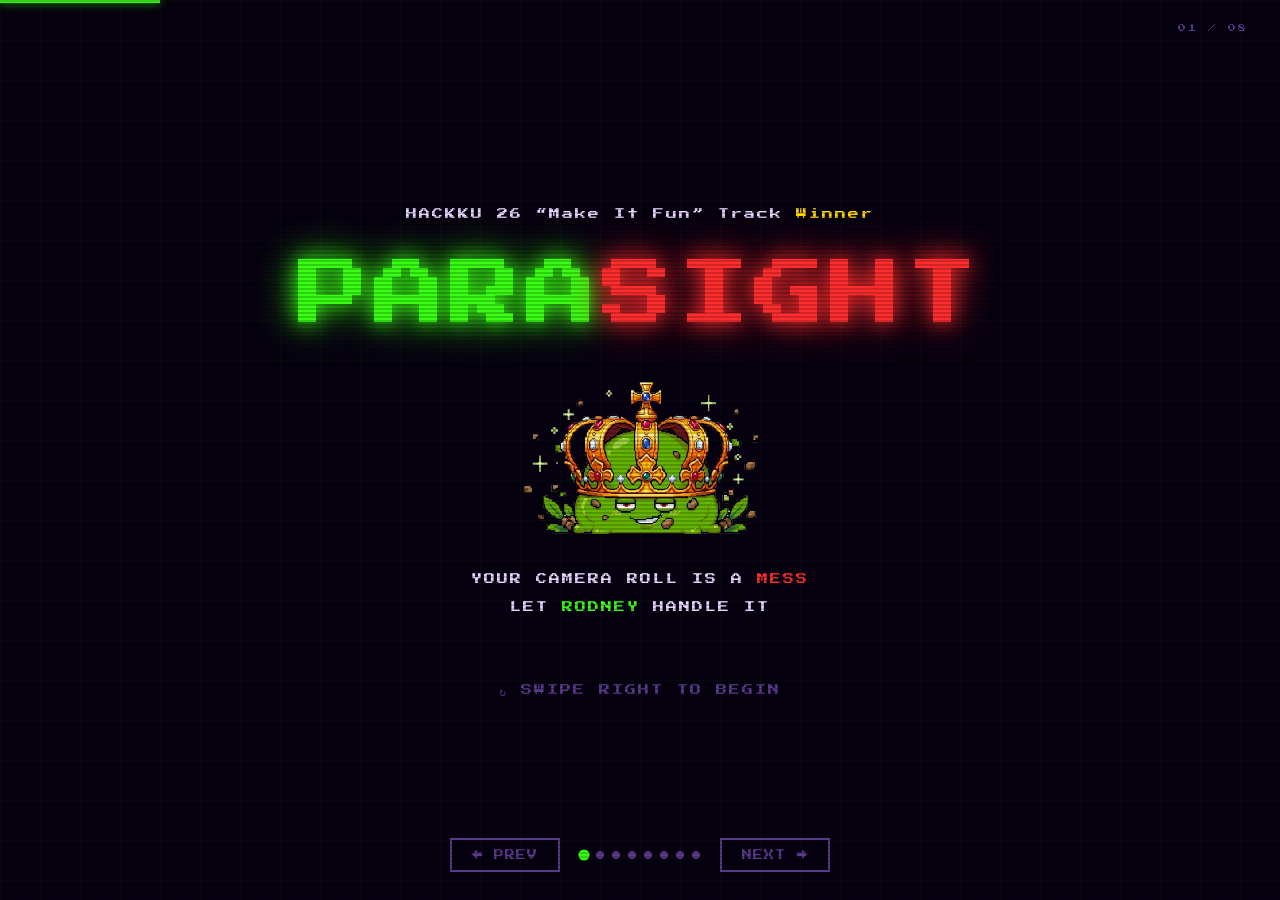
==== index.html @ f3368566 "Website" ====
<!DOCTYPE html>
<html lang="en">
<head>
<meta charset="UTF-8">
<meta name="viewport" content="width=device-width, initial-scale=1.0">
<title>PARASIGHT — Hackathon Presentation</title>
<link href="https://fonts.googleapis.com/css2?family=Press+Start+2P&display=swap" rel="stylesheet">
<style>

/* ── Reset & Base ─────────────────────────────────────────────── */
*, *::before, *::after { box-sizing: border-box; margin: 0; padding: 0; }

:root {
  --bg:      #070010;
  --panel:   #0f001e;
  --green:   #39ff14;
  --red:     #ff2d2d;
  --cyan:    #00f5ff;
  --pink:    #ff2d78;
  --dim:     #5a3a8a;
  --bdr:     #2a0050;
  --txt:     #e8d5ff;
  --font:    'Press Start 2P', monospace;
}

html, body {
  width: 100%; height: 100%;
  background: var(--bg);
  color: var(--txt);
  font-family: var(--font);
  overflow: hidden;
  user-select: none;
}

/* ── Grid Background ─────────────────────────────────────────── */
body::before {
  content: '';
  position: fixed; inset: 0;
  background-image:
    linear-gradient(rgba(57,255,20,0.04) 1px, transparent 1px),
    linear-gradient(90deg, rgba(57,255,20,0.04) 1px, transparent 1px);
  background-size: 40px 40px;
  pointer-events: none;
  z-index: 0;
}

/* ── CRT Scanlines ───────────────────────────────────────────── */
body::after {
  content: '';
  position: fixed; inset: 0;
  background: repeating-linear-gradient(
    0deg,
    transparent,
    transparent 2px,
    rgba(0,0,0,0.18) 2px,
    rgba(0,0,0,0.18) 4px
  );
  pointer-events: none;
  z-index: 1000;
}

/* ── Slideshow ───────────────────────────────────────────────── */
.deck {
  position: fixed; inset: 0;
  z-index: 10;
}

.slide {
  position: absolute; inset: 0;
  display: flex;
  flex-direction: column;
  align-items: center;
  justify-content: center;
  padding: 60px 80px;
  opacity: 0;
  transform: translateX(60px);
  transition: opacity 0.4s ease, transform 0.4s ease;
  pointer-events: none;
  overflow-y: auto;
  max-height: 100vh;
}
.slide.active {
  opacity: 1;
  transform: translateX(0);
  pointer-events: all;
}
.slide.exit {
  opacity: 0;
  transform: translateX(-60px);
}

/* ── Nav ─────────────────────────────────────────────────────── */
.nav {
  position: fixed;
  bottom: 28px;
  left: 50%;
  transform: translateX(-50%);
  display: flex;
  align-items: center;
  gap: 20px;
  z-index: 200;
}

.nav-btn {
  background: none;
  border: 2px solid var(--dim);
  color: var(--dim);
  font-family: var(--font);
  font-size: 10px;
  padding: 10px 20px;
  cursor: pointer;
  transition: border-color 0.2s, color 0.2s;
  letter-spacing: 1px;
}
.nav-btn:hover { border-color: var(--cyan); color: var(--cyan); }

.dots {
  display: flex;
  gap: 8px;
  align-items: center;
}
.dot {
  width: 8px; height: 8px;
  border-radius: 50%;
  background: var(--dim);
  cursor: pointer;
  transition: background 0.2s, transform 0.2s;
}
.dot.active { background: var(--green); transform: scale(1.4); }

.slide-counter {
  position: fixed;
  top: 24px;
  right: 32px;
  font-size: 8px;
  color: var(--dim);
  z-index: 200;
  letter-spacing: 2px;
}

/* ── Common Components ───────────────────────────────────────── */
.logo {
  font-size: clamp(28px, 5vw, 56px);
  letter-spacing: 4px;
  line-height: 1.2;
}
.logo .para { color: var(--green); text-shadow: 0 0 20px var(--green), 0 0 40px var(--green); }
.logo .sight { color: var(--red);  text-shadow: 0 0 20px var(--red),  0 0 40px var(--red); }

.tagline {
  font-size: clamp(8px, 1.2vw, 14px);
  color: var(--cyan);
  letter-spacing: 3px;
  text-shadow: 0 0 8px var(--cyan);
  margin-top: 12px;
}

.section-title {
  font-size: clamp(10px, 1.8vw, 20px);
  color: var(--pink);
  letter-spacing: 3px;
  text-shadow: 0 0 10px var(--pink);
  margin-bottom: 40px;
  text-align: center;
}

.section-title.green {
  color: var(--green);
  text-shadow: 0 0 10px var(--green);
}

.neon-box {
  border: 2px solid var(--bdr);
  background: var(--panel);
  padding: 28px 36px;
  position: relative;
}
.neon-box.green { border-color: var(--green); box-shadow: 0 0 16px rgba(57,255,20,0.2); }
.neon-box.red   { border-color: var(--red);   box-shadow: 0 0 16px rgba(255,45,45,0.2); }
.neon-box.cyan  { border-color: var(--cyan);  box-shadow: 0 0 16px rgba(0,245,255,0.2); }
.neon-box.pink  { border-color: var(--pink);  box-shadow: 0 0 16px rgba(255,45,120,0.2); }

.badge {
  display: inline-block;
  background: var(--green);
  color: #001000;
  font-size: 8px;
  padding: 4px 10px;
  letter-spacing: 1px;
  vertical-align: middle;
}
.badge.red   { background: var(--red);  color: #fff; }
.badge.cyan  { background: var(--cyan); color: #000; }
.badge.pink  { background: var(--pink); color: #fff; }

/* ── Slime image ─────────────────────────────────────────────── */
.slime {
  image-rendering: pixelated;
  /* filter: drop-shadow(0 0 20px rgba(57,255,20,0.5)); */
}

/* ── SLIDE 1: Title ──────────────────────────────────────────── */
#s1 { gap: 24px; }
#s1 .logo { font-size: clamp(36px, 6vw, 72px); }
#s1 .slime { width: clamp(300px, 14vw, 220px);
    margin: 8px 0; animation: lightUpAndDown 2s ease-in-out infinite; }
#s1 .sub {
  font-size: clamp(7px, 1vw, 11px);
  color: var(--dim);
  letter-spacing: 2px;
  margin-top: 4px;
}
#s1 .press {
  font-size: clamp(7px, 1vw, 11px);
  color: var(--dim);
  letter-spacing: 2px;
  margin-top: 40px;
  animation: blink 1.1s step-end infinite;
}
@keyframes blink { 50% { opacity: 0; } }

@keyframes lightUpAndDown {
  0% {
    transform: translateY(0px);
    filter: drop-shadow(0 0 15px rgba(57,255,20,0.5));
  }
  50% {
    transform: translateY(-10px);
    filter: drop-shadow(0 0 15px rgba(57,255,20,0.5));
  }
  100% {
    transform: translateY(-0.5px);
    filter: drop-shadow(0 0 15px rgba(57,255,20,0.5));
  }
}

/* ── SLIDE 2: Problem ────────────────────────────────────────── */
#s2 .problem-grid {
  display: grid;
  grid-template-columns: repeat(3, 1fr);
  gap: 20px;
  width: 100%;
  max-width: 900px;
  margin-top: 10px;
}
#s2 .problem-item {
  border: 1px solid var(--bdr);
  background: var(--panel);
  padding: 24px 20px;
  text-align: center;
}
#s2 .problem-item .icon { font-size: 28px; margin-bottom: 16px; display: block; }
#s2 .problem-item p {
  font-size: clamp(7px, 0.9vw, 9px);
  color: var(--txt);
  line-height: 2.2;
  letter-spacing: 1px;
}
#s2 .stat {
  font-size: clamp(24px, 4vw, 48px);
  color: var(--red);
  text-shadow: 0 0 16px var(--red);
  margin-bottom: 10px;
  display: block;
}

/* ── SLIDE 3: Solution ───────────────────────────────────────── */
#s3 .steps {
  display: flex;
  gap: 24px;
  width: 100%;
  max-width: 1000px;
  align-items: stretch;
}
#s3 .step {
  flex: 1;
  border: 2px solid var(--bdr);
  background: var(--panel);
  padding: 28px 20px;
  text-align: center;
  position: relative;
}
#s3 .step-num {
  font-size: 32px;
  color: var(--green);
  text-shadow: 0 0 12px var(--green);
  margin-bottom: 16px;
  display: block;
}
#s3 .step h3 {
  font-size: clamp(8px, 1vw, 11px);
  color: var(--cyan);
  letter-spacing: 2px;
  margin-bottom: 14px;
}
#s3 .step p {
  font-size: clamp(6px, 0.8vw, 8px);
  color: var(--txt);
  line-height: 2.4;
  letter-spacing: 0.5px;
}
#s3 .arrow {
  font-size: 24px;
  color: var(--dim);
  align-self: center;
  flex-shrink: 0;
}

/* ── SLIDE 4: AI Smarts ──────────────────────────────────────── */
#s4 .ai-grid {
  display: grid;
  grid-template-columns: 1fr 1fr;
  gap: 20px;
  width: 100%;
  max-width: 880px;
}
#s4 .ai-card {
  border: 2px solid var(--bdr);
  background: var(--panel);
  padding: 24px;
}
#s4 .ai-card h3 {
  font-size: clamp(8px, 1vw, 11px);
  margin-bottom: 14px;
  letter-spacing: 2px;
}
#s4 .ai-card h3.g { color: var(--green); text-shadow: 0 0 8px var(--green); }
#s4 .ai-card h3.c { color: var(--cyan);  text-shadow: 0 0 8px var(--cyan); }
#s4 .ai-card h3.p { color: var(--pink);  text-shadow: 0 0 8px var(--pink); }
#s4 .ai-card h3.r { color: var(--red);   text-shadow: 0 0 8px var(--red); }
#s4 .ai-card ul { list-style: none; padding: 0; }
#s4 .ai-card li {
  font-size: clamp(7px, 0.85vw, 9px);
  color: var(--txt);
  line-height: 2.4;
  letter-spacing: 0.5px;
  padding-left: 14px;
  position: relative;
}
#s4 .ai-card li::before { content: '>'; position: absolute; left: 0; color: var(--dim); }

/* ── SLIDE 5: Modes ──────────────────────────────────────────── */
#s5 .modes {
  display: flex;
  gap: 40px;
  width: 100%;
  max-width: 860px;
  align-items: stretch;
}
#s5 .mode-card {
  flex: 1;
  padding: 36px 32px;
  text-align: center;
  border-width: 3px;
  border-style: solid;
}
#s5 .mode-card.fun { border-color: var(--pink); box-shadow: 0 0 24px rgba(255,45,120,0.25); }
#s5 .mode-card.fast { border-color: var(--green); box-shadow: 0 0 24px rgba(57,255,20,0.25); }
#s5 .mode-card .mode-label {
  font-size: clamp(18px, 2.5vw, 30px);
  letter-spacing: 4px;
  margin-bottom: 10px;
}
#s5 .mode-card.fun  .mode-label { color: var(--pink); text-shadow: 0 0 12px var(--pink); }
#s5 .mode-card.fast .mode-label { color: var(--green); text-shadow: 0 0 12px var(--green); }
#s5 .mode-card .mode-sub {
  font-size: clamp(7px, 0.9vw, 9px);
  letter-spacing: 2px;
  color: var(--dim);
  margin-bottom: 24px;
}
#s5 .mode-card .slime { width: 90px; margin: 16px auto; display: block; }
#s5 .mode-card ul { list-style: none; text-align: left; }
#s5 .mode-card li {
  font-size: clamp(7px, 0.85vw, 9px);
  color: var(--txt);
  line-height: 2.6;
  letter-spacing: 0.5px;
  padding-left: 14px;
  position: relative;
}
#s5 .mode-card li::before { content: '★'; position: absolute; left: 0; font-size: 7px; }
#s5 .mode-card.fun  li::before { color: var(--pink); }
#s5 .mode-card.fast li::before { color: var(--green); }

/* ── SLIDE 6: Phone Gallery ──────────────────────────────────── */
#s6 .phone-row {
  display: flex;
  gap: 20px;
  align-items: center;
  justify-content: center;
  flex-direction: row;
  flex-wrap: wrap;
}
.phone-mockup {
  width: clamp(100px, 13vw, 160px);
  border: 3px solid var(--bdr);
  border-radius: 18px;
  overflow: hidden;
  background: var(--bg);
  box-shadow: 0 0 20px rgba(57,255,20,0.15);
  position: relative;
  flex-shrink: 0;
}
.phone-mockup.featured {
  border-color: var(--green);
  box-shadow: 0 0 30px rgba(57,255,20,0.35);
  transform: scale(1.08);
}
.phone-screen {
  width: 100%;
  padding-bottom: 200%;
  background: var(--panel);
  position: relative;
  overflow: hidden;
}
.phone-screen-inner {
  position: absolute;
  inset: 0;
  display: flex;
  flex-direction: column;
  align-items: center;
  justify-content: flex-start;
  padding: 4px 4px 8px 4px;
  font-size: 5px;
  letter-spacing: 0.5px;
  line-height: 1.8;
  overflow-y: auto;
}
.screen-label {
  font-size: clamp(6px, 0.7vw, 8px);
  color: var(--dim);
  letter-spacing: 1px;
  margin-top: 10px;
  margin-bottom: 10px;
  text-align: center;
}

/* ── SLIDE 7: Tech Stack ─────────────────────────────────────── */
#s7 .tech-grid {
  display: grid;
  grid-template-columns: repeat(4, 1fr);
  gap: 16px;
  width: 100%;
  max-width: 960px;
}
.tech-card {
  border: 1px solid var(--bdr);
  background: var(--panel);
  padding: 20px 14px;
  text-align: center;
}
.tech-card .tech-icon { font-size: 24px; margin-bottom: 12px; display: block; }
.tech-card .tech-name {
  font-size: clamp(7px, 0.9vw, 9px);
  letter-spacing: 1px;
  margin-bottom: 8px;
}
.tech-card .tech-desc {
  font-size: clamp(6px, 0.8vw, 9px);
  color: var(--dim);
  letter-spacing: 0.5px;
  line-height: 2;
}
.tech-card.highlight { border-color: var(--cyan); }
.tech-card.highlight .tech-name { color: var(--cyan);}

/* ── SLIDE 8: Closing ────────────────────────────────────────── */
#s8 { gap: 20px; }
#s8 .slime { width: clamp(100px, 14vw, 180px); }
#s8 .big-text {
  font-size: clamp(18px, 3vw, 40px);
  color: var(--green);
  text-shadow: 0 0 20px var(--green), 0 0 40px rgba(57,255,20,0.4);
  letter-spacing: 4px;
  text-align: center;
  animation: pulse 2s ease-in-out infinite;
}
@keyframes pulse {
  0%, 100% { text-shadow: 0 0 20px var(--green), 0 0 40px rgba(57,255,20,0.4); }
  50%       { text-shadow: 0 0 30px var(--green), 0 0 60px rgba(57,255,20,0.7); }
}
#s8 .team-row {
  display: flex;
  gap: 16px;
  margin-top: 8px;
}

.chip-link {
  text-decoration: none;
  display: inline-block;
}

#s8 .team-chip {
  border: 1px solid var(--cyan);
  padding: 8px 16px;
  font-size: clamp(6px, 0.8vw, 8px);
  color: var(--cyan);
  letter-spacing: 1px;
  box-shadow: 0 0 10px var(--cyan);
  transition: transform 0.2s ease, box-shadow 0.2s ease;
  cursor: pointer;
}
#s8 .sub2 {
  font-size: clamp(6px, 0.8vw, 9px);
  color: var(--dim);
  letter-spacing: 2px;
  text-align: center;
}

/* ── Progress bar ────────────────────────────────────────────── */
.progress-bar {
  position: fixed;
  top: 0; left: 0;
  height: 3px;
  background: var(--green);
  box-shadow: 0 0 8px var(--green);
  transition: width 0.4s ease;
  z-index: 300;
}

/* ── Mobile Responsive Design ────────────────────────────────── */
@media (max-width: 1024px) {
  .slide {
    padding: 40px 40px;
  }
  
  #s2 .problem-grid {
    grid-template-columns: 1fr;
    gap: 12px;
  }
  
  #s3 .steps {
    flex-direction: column;
    gap: 16px;
  }
  
  #s3 .arrow {
    transform: rotate(90deg);
  }
  
  #s4 .ai-grid {
    grid-template-columns: 1fr;
  }
  
  #s5 .modes {
    flex-direction: column;
    gap: 20px;
  }
  
  #s7 .tech-grid {
    grid-template-columns: repeat(3, 1fr);
    gap: 12px;
  }
}

@media (max-width: 768px) {
  .slide {
    padding: 30px 20px;
    gap: 16px;
    transform: translateX(40px);
  }
  
  .slide.exit {
    transform: translateX(-40px);
  }
  
  :root {
    --font-size-multiplier: 0.85;
  }
  
  .logo {
    font-size: clamp(24px, 5vw, 48px);
  }
  
  .section-title {
    font-size: clamp(9px, 1.5vw, 16px);
    margin-bottom: 24px;
  }
  
  .tagline {
    font-size: clamp(7px, 1vw, 12px);
    margin-top: 8px;
  }
  
  #s1 .slime {
    width: clamp(300px, 14vw, 220px);
    margin: 8px 0;
  }
  
  #s1 .sub {
    font-size: clamp(6px, 0.8vw, 9px);
    margin-top: 2px;
  }
  
  #s1 .press {
    font-size: 7px;
    margin-top: 24px;
  }
  
  #s1 p {
    font-size: clamp(6px, 0.85vw, 9px) !important;
  }
  
  #s2 .problem-grid {
    grid-template-columns: 1fr;
    gap: 10px;
    max-width: 100%;
  }
  
  #s2 .problem-item {
    padding: 16px 12px;
  }
  
  #s2 .problem-item p {
    font-size: clamp(6px, 0.8vw, 8px);
    line-height: 2;
  }
  
  #s2 .stat {
    font-size: clamp(20px, 3.5vw, 36px);
    margin-bottom: 8px;
  }
  
  #s2 .neon-box {
    max-width: 100%;
    padding: 16px 20px;
  }
  
  #s2 .neon-box p {
    font-size: clamp(6px, 0.8vw, 8px);
    line-height: 2.2;
  }
  
  #s3 .steps {
    flex-direction: column;
    gap: 12px;
    max-width: 100%;
  }
  
  #s3 .step {
    padding: 20px 16px;
  }
  
  #s3 .step-num {
    font-size: 24px;
    margin-bottom: 12px;
  }
  
  #s3 .step h3 {
    font-size: clamp(7px, 0.9vw, 10px);
    margin-bottom: 10px;
  }
  
  #s3 .step p {
    font-size: clamp(6px, 0.75vw, 8px);
    line-height: 2.2;
  }
  
  #s3 .arrow {
    transform: rotate(90deg);
    font-size: 18px;
    margin: 8px 0;
  }
  
  #s3 p {
    font-size: 6px !important;
    margin-top: 16px;
  }
  
  #s4 .ai-grid {
    grid-template-columns: 1fr;
    gap: 12px;
    max-width: 100%;
  }
  
  #s4 .ai-card {
    padding: 16px;
  }
  
  #s4 .ai-card h3 {
    font-size: clamp(7px, 0.9vw, 10px);
    margin-bottom: 10px;
  }
  
  #s4 .ai-card li {
    font-size: clamp(6px, 0.7vw, 8px);
    line-height: 2.2;
    padding-left: 12px;
  }
  
  #s5 .modes {
    flex-direction: column;
    gap: 16px;
    max-width: 100%;
  }
  
  #s5 .mode-card {
    padding: 24px 16px;
  }
  
  #s5 .mode-card .mode-label {
    font-size: clamp(16px, 2.2vw, 24px);
    margin-bottom: 8px;
  }
  
  #s5 .mode-card .mode-sub {
    font-size: clamp(6px, 0.85vw, 8px);
    margin-bottom: 16px;
  }
  
  #s5 .mode-card .slime {
    width: 80px;
    margin: 12px auto;
  }
  
  #s5 .mode-card li {
    font-size: clamp(6px, 0.7vw, 8px);
    line-height: 2.4;
    padding-left: 12px;
  }
  
  #s6 .phone-row {
    display: grid;
    grid-template-columns: repeat(2, 1fr);
    gap: 16px;
    width: 100%;
    max-width: 600px;
    margin: 0 auto;
  }
  
  .phone-mockup {
    width: 100%;
    max-width: 200px;
    margin: 0 auto;
  }
  
  .phone-mockup.featured {
    transform: scale(1);
  }
  
  #s7 .tech-grid {
    grid-template-columns: repeat(2, 1fr);
    gap: 12px;
    max-width: 100%;
  }
  
  .tech-card {
    padding: 16px 10px;
  }
  
  .tech-card .tech-icon {
    font-size: 18px;
    margin-bottom: 8px;
  }
  
  .tech-card .tech-name {
    font-size: clamp(6px, 0.85vw, 8px);
    margin-bottom: 6px;
  }
  
  .tech-card .tech-desc {
    font-size: clamp(5px, 0.6vw, 7px);
    line-height: 1.8;
  }
  
  #s8 .slime {
    width: clamp(80px, 12vw, 140px);
  }
  
  #s8 .big-text {
    font-size: clamp(16px, 2.5vw, 32px);
    letter-spacing: 2px;
  }
  
  #s8 .team-row {
    gap: 8px;
    margin-top: 12px;
  }
  
  #s8 .team-chip {
    padding: 12px 24px;
    font-size: clamp(5px, 0.7vw, 7px);
  }
  
  #s8 .sub2 {
    font-size: clamp(6px, 0.7vw, 8px);
  }
  
  .nav {
    bottom: 16px;
    gap: 12px;
  }
  
  .nav-btn {
    font-size: 9px;
    padding: 8px 12px;
    min-width: 44px;
    min-height: 44px;
    display: none;
  }
  
  .dots {
    gap: 6px;
  }
  
  .dot {
    width: 7px;
    height: 7px;
  }
  
  .slide-counter {
    top: 16px;
    right: 16px;
    font-size: 7px;
  }
}

@media (max-width: 480px) {
  .slide {
    padding: 20px 12px;
    gap: 12px;
    transform: translateX(30px);
  }
  
  .slide.exit {
    transform: translateX(-30px);
  }
  
  .logo {
    font-size: clamp(18px, 5vw, 36px);
  }
  
  .section-title {
    font-size: clamp(8px, 1.2vw, 12px);
    margin-bottom: 16px;
  }
  
  .tagline {
    font-size: clamp(6px, 0.9vw, 10px);
    margin-top: 6px;
  }
  
  #s1 .slime {
    width: clamp(300px, 14vw, 220px);
    margin: 8px 0;
  }
  
  #s1 .sub {
    font-size: clamp(5px, 0.75vw, 8px);
  }
  
  #s1 .press {
    font-size: clamp(6px, 0.9vw, 10px);
    margin-top: 16px;
  }
  
  #s1 p {
    font-size: clamp(7px, 0.8vw, 7px) !important;
  }
  
  #s2 .problem-item {
    padding: 12px 8px;
  }
  
  #s2 .problem-item p {
    font-size: clamp(5px, 0.7vw, 7px);
    line-height: 1.8;
  }
  
  #s2 .stat {
    font-size: clamp(18px, 3vw, 28px);
    margin-bottom: 6px;
  }
  
  #s2 .neon-box {
    padding: 12px 14px;
  }
  
  #s2 .neon-box p {
    font-size: clamp(5px, 0.7vw, 7px);
    line-height: 2;
  }
  
  #s3 .step {
    padding: 16px 12px;
  }
  
  #s3 .step-num {
    font-size: 20px;
    margin-bottom: 8px;
  }
  
  #s3 .step h3 {
    font-size: clamp(6px, 0.85vw, 8px);
    margin-bottom: 8px;
  }
  
  #s3 .step p {
    font-size: clamp(5px, 0.7vw, 7px);
    line-height: 2;
  }
  
  #s3 .arrow {
    font-size: 14px;
    margin: 6px 0;
  }
  
  #s3 p {
    font-size: 5px !important;
    margin-top: 12px;
  }
  
  #s4 .ai-card {
    padding: 12px;
  }
  
  #s4 .ai-card h3 {
    font-size: clamp(6px, 0.85vw, 8px);
    margin-bottom: 8px;
  }
  
  #s4 .ai-card li {
    font-size: clamp(5px, 0.65vw, 7px);
    line-height: 2;
    padding-left: 10px;
  }
  
  #s5 .mode-card {
    padding: 16px 12px;
  }
  
  #s5 .mode-card .mode-label {
    font-size: clamp(14px, 2vw, 18px);
    margin-bottom: 6px;
  }
  
  #s5 .mode-card .mode-sub {
    font-size: clamp(5px, 0.8vw, 7px);
    margin-bottom: 12px;
  }
  
  #s5 .mode-card .slime {
    width: 70px;
    margin: 8px auto;
  }
  
  #s5 .mode-card li {
    font-size: clamp(5px, 0.65vw, 7px);
    line-height: 2.2;
    padding-left: 10px;
  }
  
  #s6 .phone-row {
    display: grid;
    grid-template-columns: repeat(2, 1fr);
    gap: 12px;
    width: 100%;
    max-width: 100%;
  }
  
  .phone-mockup {
    width: 100%;
    max-width: 160px;
    margin: 0 auto;
  }
  
  .phone-mockup.featured {
    transform: scale(1);
  }
  
  #s7 .tech-grid {
    grid-template-columns: 1fr;
    gap: 10px;
  }
  
  .tech-card {
    padding: 12px 8px;
  }
  
  .tech-card .tech-icon {
    font-size: 16px;
    margin-bottom: 6px;
  }
  
  .tech-card .tech-name {
    font-size: clamp(8px, 0.8vw, 7px);
    margin-bottom: 5px;
  }
  
  .tech-card .tech-desc {
    font-size: clamp(6px, 0.55vw, 10px);
    line-height: 1.6;
  }
  
  #s8 .logo {
    font-size: clamp(16px, 4vw, 28px);
  }
  
  #s8 .slime {
    width: clamp(70px, 10vw, 110px);
  }
  
  #s8 .big-text {
    font-size: clamp(14px, 2.2vw, 24px);
    letter-spacing: 1px;
  }
  
  #s8 .team-row {
    gap: 6px;
    margin-top: 8px;
  }
  
  #s8 .team-chip {
    padding: 8px 16px;
    font-size: clamp(10px, 0.6vw, 10px);
  }
  
  #s8 .sub2 {
    font-size: clamp(5px, 0.65vw, 7px);
    margin-top: 8px;
  }
  
  #s8 p {
    font-size: clamp(5px, 0.65vw, 7px) !important;
  }
  
  .nav {
    bottom: 12px;
    gap: 8px;
  }
  
  .nav-btn {
    font-size: 7px;
    padding: 6px 8px;
    min-width: 40px;
    min-height: 40px;
  }
  
  .dots {
    gap: 4px;
  }
  
  .dot {
    width: 6px;
    height: 6px;
  }
  
  .slide-counter {
    top: 12px;
    right: 12px;
    font-size: 6px;
  }
}

/* ── Screen simulations ──────────────────────────────────────── */
.sim-header {
  width: 100%;
  background: var(--panel);
  padding: 4px 6px;
  border-bottom: 1px solid var(--bdr);
  display: flex;
  align-items: center;
  justify-content: space-between;
  margin-bottom: 4px;
}
.sim-logo { font-size: 5px; }
.sim-logo .p { color: var(--green); }
.sim-logo .s { color: var(--red); }
.sim-slime-img {
  width: 50%;
  max-width: 60px;
  image-rendering: pixelated;
  filter: drop-shadow(0 0 6px rgba(57,255,20,0.6));
  transition: opacity 0.8s ease-in-out;
}
.sim-green { color: var(--green); font-size: 5px; text-align: center; line-height: 2; }
.sim-cyan  { color: var(--cyan);  font-size: 5px; text-align: center; }
.sim-pink  { color: var(--pink);  font-size: 5px; text-align: center; }
.sim-bar {
  width: 80%;
  height: 4px;
  background: var(--panel);
  border: 1px solid var(--cyan);
  margin: 4px auto;
  overflow: hidden;
  position: relative;
}
.sim-bar-fill {
  height: 100%;
  background: var(--cyan);
  box-shadow: 0 0 4px var(--cyan);
}
.sim-btn {
  width: 80%;
  background: var(--pink);
  color: #fff;
  font-size: 4px;
  padding: 4px;
  text-align: center;
  letter-spacing: 0.5px;
  margin: 4px auto;
}
.sim-btn.green { background: var(--green); color: #001000; }
.sim-card-img {
  width: 90%;
  height: 60px;
  background: linear-gradient(135deg, #1a003a, #0f001e);
  border: 1px solid var(--pink);
  margin: 4px auto;
  display: flex;
  align-items: center;
  justify-content: center;
  position: relative;
  overflow: hidden;
}
.sim-badge {
  position: absolute;
  top: 2px; left: 2px;
  background: var(--green);
  color: #001000;
  font-size: 4px;
  padding: 1px 3px;
}
.sim-badge.pink { background: var(--pink); color: #fff; }

</style>
</head>
<body>

<div class="progress-bar" id="progressBar"></div>
<div class="slide-counter" id="slideCounter">01 / 08</div>

<div class="deck" id="deck">

  <!-- ── SLIDE 1: Title ─────────────────────────────────────── -->
  <div class="slide active" id="s1">
    <div style="text-align:center;">
      <p style="font-size:clamp(7px,1vw,11px); color:var(--txt); letter-spacing:2px; line-height:2.5;"> HACKKU 26 “Make It Fun” Track 
        <span style="color:gold">Winner</span>
      </p>
    </div>
    <div class="logo"><span class="para">PARA</span><span class="sight">SIGHT</span></div>
    <!-- <div class="tagline">AI PHOTO CLEANER</div> -->
    <img class="slime" src="mobile/assets/kingrodney_teeth.png" id="StartSlime" alt="Rodney">
    <div style="text-align:center;">
      <p style="font-size:clamp(7px,1vw,11px); color:var(--txt); letter-spacing:2px; line-height:2.5;">
        YOUR CAMERA ROLL IS A <span style="color:var(--red)">MESS</span><br>
        LET <span style="color:var(--green)">RODNEY</span> HANDLE IT
      </p>
    </div>
    <p class="press">↻ SWIPE RIGHT TO BEGIN</p>
  </div>

  <!-- ── SLIDE 2: Problem ───────────────────────────────────── -->
  <div class="slide" id="s2">
    <div class="section-title">// THE PROBLEM</div>
    <div class="problem-grid">
      <div class="problem-item">
        <span class="stat">93%</span>
        <p>of people never<br>clean their<br>camera roll</p>
      </div>
      <div class="problem-item">
        <span class="stat">4GB</span>
        <p>average wasted<br>storage from<br>duplicate photos</p>
      </div>
      <div class="problem-item">
        <span class="stat">∞</span>
        <p>screenshots,<br>blurry shots &amp;<br>burst duplicates</p>
      </div>
    </div>
    <div style="margin-top:28px; border:1px solid var(--bdr); background:var(--panel); padding:20px 32px; text-align:center; max-width:700px;">
      <p style="font-size:clamp(7px,1vw,10px); color:var(--txt); line-height:2.5; letter-spacing:1px;">
        Deleting photos manually is <span style="color:var(--red)">tedious</span>, <span style="color:var(--red)">time-consuming</span>,<br>
        and nobody ever actually does it.
      </p>
    </div>
  </div>

  <!-- ── SLIDE 3: Solution ──────────────────────────────────── -->
  <div class="slide" id="s3">
    <div class="section-title green">// THE SOLUTION</div>
    <div class="steps">
      <div class="step">
        <span class="step-num">01</span>
        <h3>SCAN</h3>
        <p>Reads your camera roll.<br>Groups similar photos<br>using Cosine + RGB<br>histogram similarity.<br>No cloud upload needed.</p>
      </div>
      <div class="arrow">→</div>
      <div class="step">
        <span class="step-num">02</span>
        <h3>ANALYSE</h3>
        <p>Groq AI + local vision<br>scores each photo for<br>sharpness, exposure &amp;<br>duplicates. Picks the<br>best shot per group.</p>
      </div>
      <div class="arrow">→</div>
      <div class="step">
        <span class="step-num">03</span>
        <h3>REVIEW</h3>
        <p>You swipe to approve or<br>override. Rodney the<br>slime roasts your bad<br>photos with ElevenLabs<br>voice AI.</p>
      </div>
    </div>
    <p style="font-size:7px; color:var(--dim); letter-spacing:2px; margin-top:28px;">BUILT IN 36 HOURS AT KUHACK26</p>
  </div>

  <!-- ── SLIDE 4: AI Smarts ─────────────────────────────────── -->
  <div class="slide" id="s4">
    <div class="section-title">// UNDER THE HOOD</div>
    <div class="ai-grid">
      <div class="ai-card">
        <h3 class="g">LOCAL VISION</h3>
        <ul>
          <li>Laplacian variance → sharpness</li>
          <li>dHash perceptual fingerprinting</li>
          <li>RGB histogram cosine similarity</li>
          <li>Union-find transitive grouping</li>
          <li>Zero data leaves your device</li>
        </ul>
      </div>
      <div class="ai-card">
        <h3 class="c">GROQ AI ROAST</h3>
        <ul>
          <li>Llama vision model via Groq API</li>
          <li>Sends only bad photos for review</li>
          <li>Generates personalised roast text</li>
          <li>British slang, maximum savage</li>
          <li>ElevenLabs TTS reads it aloud</li>
        </ul>
      </div>
      <div class="ai-card">
        <h3 class="p">CLUSTERING</h3>
        <ul>
          <li>30-second anchor time windows</li>
          <li>dHash Hamming distance ≤ 20</li>
          <li>Histogram similarity ≥ 0.90</li>
          <li>Catches burst &amp; same-scene shots</li>
          <li>Works on real camera photos</li>
        </ul>
      </div>
      <div class="ai-card">
        <h3 class="r">SCORING</h3>
        <ul>
          <li>Sharpness: 50% weight</li>
          <li>Brightness: 25% weight</li>
          <li>Contrast: 25% weight</li>
          <li>Exposure penalty for over/under</li>
          <li>Best composite score wins</li>
        </ul>
      </div>
    </div>
  </div>

  <!-- ── SLIDE 5: Modes ─────────────────────────────────────── -->
  <div class="slide" id="s5">
    <div class="section-title">// CHOOSE YOUR MODE</div>
    <div class="modes">
      <div class="mode-card fun">
        <div class="mode-label">FUN</div>
        <div class="mode-sub">SWIPE TO SORT</div>
        <img class="slime" src="mobile/assets/Eatting.png" alt="Eating">
        <ul>
          <li>Tinder-style swipe interface</li>
          <li>Keep ↑ · Delete ↓ · Skip →</li>
          <li>FEED &amp; STARVE buttons</li>
          <li>Rodney reacts to every choice</li>
          <li>Voice roasts on every swipe</li>
        </ul>
      </div>
      <div class="mode-card fast">
        <div class="mode-label">FAST</div>
        <div class="mode-sub">AI REVIEW</div>
        <img class="slime" src="mobile/assets/Happy.png" alt="Happy">
        <ul>
          <li>AI picks best photo per group</li>
          <li>One-tap accept all suggestions</li>
          <li>Override individual choices</li>
          <li>Groq vision explains each pick</li>
          <li>Done in seconds, not minutes</li>
        </ul>
      </div>
    </div>
  </div>

  <!-- ── SLIDE 6: App Screens ───────────────────────────────── -->
  <div class="slide" id="s6">
    <div class="section-title green">// THE APP</div>
    <div class="phone-row">

      <!-- Screen 1: Scanning -->
      <div class="phone-mockup">
        <div class="phone-screen">
          <div class="phone-screen-inner">
            <div class="sim-header">
              <span class="sim-logo"><span class="p">PARA</span><span class="s">SIGHT</span></span>
            </div>
            <div style="flex: 1; display: flex; flex-direction: column; align-items: center; justify-content: center; width: 100%;">
              <img class="sim-slime-img" id="scanningSlime" src="mobile/assets/Hungry.png" alt="">
              <div class="sim-green">YOUR CAMERA ROLL<br>IS A MESS</div>
              <div class="sim-bar"><div class="sim-bar-fill" style="width:40%"></div></div>
              <div class="sim-cyan">CHECKING SIMILARITY...</div>
            </div>
          </div>
        </div>
        <div class="screen-label">SCANNING</div>
      </div>

      <!-- Screen 2: Slime Report -->
      <div class="phone-mockup">
        <div class="phone-screen">
          <div class="phone-screen-inner">
            <div class="sim-header">
              <span class="sim-logo"><span class="p">PARA</span><span class="s">SIGHT</span></span>
              <span style="font-size:4px; color:var(--cyan); border:1px solid var(--cyan); padding:1px 3px;">2 GROUPS</span>
            </div>
            <div class="sim-cyan" style="margin:4px 0;">SLIME REPORT</div>
            <div style="display:grid; grid-template-columns:1fr 1fr; gap:4px; width:90%;">
              <div class="sim-card-img" style="height:45px;">
                <div class="sim-badge">BEST</div>
                <img src="mobile/assets/Hungry.png" style="width:35px; image-rendering:pixelated;">
                <span style="position:absolute;bottom:2px;right:2px;font-size:4px;background:var(--panel);padding:1px 3px;color:var(--cyan);">3X</span>
              </div>
              <div class="sim-card-img" style="height:45px;">
                <div class="sim-badge">BEST</div>
                <img src="mobile/assets/Eatting.png" style="width:35px; image-rendering:pixelated;">
                <span style="position:absolute;bottom:2px;right:2px;font-size:4px;background:var(--panel);padding:1px 3px;color:var(--cyan);">2X</span>
              </div>
            </div>
            <div class="sim-btn" style="margin-top:8px;">FEED RODNEY ALL PHOTOS</div>
          </div>
        </div>
        <div class="screen-label">REPORT</div>
      </div>

      <!-- Screen 3: Fun Mode -->
      <div class="phone-mockup featured">
        <div class="phone-screen">
          <div class="phone-screen-inner">
            <div style="margin-top: auto; width: 100%; text-align: right; padding: 4px 6px; background: var(--panel); border-top: 1px solid var(--bdr); display: flex; justify-content: space-between; align-items: center;">
              <span style="font-size:4px; color:var(--dim);">← BACK</span>
              <span style="font-size:4px; color:var(--green);">FUN MODE</span>
              <span style="font-size:4px; color:var(--cyan); border:1px solid var(--cyan); padding:1px 3px;">DONE</span>
            </div>
            <div style="flex: 1; display: flex; flex-direction: column; align-items: center; justify-content: center; width: 100%; padding: 12px 0;">
              <div style="font-size:4px; color:var(--green); margin:2px 0; text-align:center;">★ KEEP THIS</div>
              <div class="sim-card-img" style="height:80px; width:80px; border: 2px solid var(--green); border-color:var(--green); margin: 8px 0;">
                <div class="sim-badge">BEST</div>
                <img src="mobile/assets/Happy.png" style="width:40px; image-rendering:pixelated;">
              </div>
              <div style="font-size:5px; color:var(--dim); margin:4px 0;">vs</div>
              <div class="sim-card-img" style="height: 80px; width:80px; border: 2px solid var(--pink); border-color:var(--pink); margin: 8px 0;">
                <img src="mobile/assets/Eatting.png" style="width:40px; image-rendering:pixelated;">
              </div>
              <div style="display:flex; gap:4px; margin-top:10px;">
                <div style="width:30px;height:30px;border-radius:50%;background:var(--red);display:flex;align-items:center;justify-content:center;font-size:4px;color:#000;font-weight:bold;">FEED</div>
                <img src="mobile/assets/Chopped.png" style="width:24px; image-rendering:pixelated;">
                <div style="width:30px;height:30px;border-radius:50%;background:var(--green);display:flex;align-items:center;justify-content:center;font-size:4px;color:#000;font-weight:bold;">STARVE</div>
              </div>
            </div>
          </div>
        </div>
        <div class="screen-label" style="color:var(--green);">FUN MODE</div>
      </div>

      <!-- Screen 4: All Clean -->
      <div class="phone-mockup">
        <div class="phone-screen">
          <div class="phone-screen-inner">
            <div style="flex: 1; display: flex; flex-direction: column; align-items: center; justify-content: center; width: 100%;">
              <img class="sim-slime-img" src="mobile/assets/Happy.png" style="width:45%;" alt="">
              <div style="color:var(--green); font-size:6px; text-align:center; margin:6px 0; text-shadow:0 0 8px var(--green);">ALL CLEAN!</div>
              <div style="font-size:4px; color:var(--dim); text-align:center; line-height:2; margin-bottom:6px;">THE SLIME HAS SPOKEN.</div>
              <div style="width:80%; border:1px solid var(--bdr); padding:4px; text-align:center; margin:2px auto; background:var(--panel);">
                <div style="font-size:10px; color:var(--green);">12</div>
                <div style="font-size:4px; color:var(--dim);">PHOTOS KEPT</div>
              </div>
              <div style="width:80%; border:1px solid var(--bdr); padding:4px; text-align:center; margin:2px auto; background:var(--panel);">
                <div style="font-size:10px; color:var(--red);">8</div>
                <div style="font-size:4px; color:var(--dim);">DUPES EATEN</div>
              </div>
              <div style="width:80%; border:1px solid var(--bdr); padding:4px; text-align:center; margin:2px auto; background:var(--panel);">
                <div style="font-size:10px; color:var(--cyan);">6.7MB</div>
                <div style="font-size:4px; color:var(--dim);">SPACE SAVED</div>
              </div>
              <div class="sim-btn green" style="margin-top:6px; font-size:4px;">SCAN AGAIN →</div>
            </div>
          </div>
        </div>
        <div class="screen-label">ALL CLEAN</div>
      </div>

    </div>
  </div>

  <!-- ── SLIDE 7: Tech Stack ────────────────────────────────── -->
  <div class="slide" id="s7">
    <div class="section-title">// BUILT WITH</div>
    <div class="tech-grid">
      <div class="tech-card highlight">
        <span class="tech-icon">📱</span>
        <div class="tech-name" style="color:var(--cyan);">REACT NATIVE</div>
        <div class="tech-desc">Expo + TypeScript.<br>Cross-platform mobile<br>with native feel.</div>
      </div>
      <div class="tech-card">
        <span class="tech-icon">⚡</span>
        <div class="tech-name" style="color:var(--green);">FASTAPI</div>
        <div class="tech-desc">Python backend.<br>Stateless REST API.<br>Async + hot-reload.</div>
      </div>
      <div class="tech-card highlight">
        <span class="tech-icon">🔍</span>
        <div class="tech-name" style="color:var(--txt);">PILLOW</div>
        <div class="tech-desc">Local image analysis.<br>Cosine + histogram<br>similarity. No cloud.</div>
      </div>
      <div class="tech-card">
        <span class="tech-icon">🧠</span>
        <div class="tech-name">GROQ AI</div>
        <div class="tech-desc">Llama vision model.<br>Ultra-fast inference.<br>Photo roast engine.</div>
      </div>
      <div class="tech-card highlight">
        <span class="tech-icon">🔊</span>
        <div class="tech-name" style="color:var(--pink);">ELEVENLABS</div>
        <div class="tech-desc">Text-to-speech TTS.<br>Max expressiveness.<br>British slime voice.</div>
      </div>
      <div class="tech-card">
        <span class="tech-icon">🌐</span>
        <div class="tech-name" style="color:var(--green);">EXPO GO</div>
        <div class="tech-desc">QR code deploy.<br>Live reload on device.<br>Zero build friction.</div>
      </div>
      <div class="tech-card highlight">
        <span class="tech-icon">🎨</span>
        <div class="tech-name" style="color:var(--cyan);">Custom Art and UX/UI</div>
        <div class="tech-desc">Rodney The Slime.<br>Retro pixel font.<br>CRT scanlines.<br>Neon glow UI.</div>
      </div>
    </div>
  </div>

  <!-- ── SLIDE 8: Closing ───────────────────────────────────── -->
  <div class="slide" id="s8">
    <div class="logo" style="font-size:clamp(28px,4.5vw,56px);">
      <span class="para">PARA</span><span class="sight">SIGHT</span>
    </div>
    <img class="slime" src="mobile/assets/Happy.png" alt="Happy Rodney" style="width:clamp(90px,12vw,160px);">
    <div class="big-text">ALL CLEAN!</div>
    <p class="sub2" style="margin-top:4px;">THE SLIME HAS SPOKEN.</p>
    <p class="sub2" style="margin-top:16px;">BUILT IN 36 HOURS · KUHACK26 · 2026</p>
    <div class="team-row" style="margin-top:16px; flex-wrap:wrap; justify-content:center;">
      <a href="https://youtu.be/MDetrBXzEpw?si=buK0i_5PK7bk_Z6D" target="_blank" class="chip-link">
        <div class="team-chip">DEMO VIDEO</div>
      </a>
    </div>
    <!-- <p style="font-size:7px; color:var(--dim); letter-spacing:2px; margin-top:24px;">PRESS ← TO REVIEW · PRESS → TO DEMO</p> -->
  </div>

</div>

<!-- ── Navigation ─────────────────────────────────────────────── -->
<div class="nav">
  <button class="nav-btn" id="prevBtn">← PREV</button>
  <div class="dots" id="dots"></div>
  <button class="nav-btn" id="nextBtn">NEXT →</button>
</div>

<script>
const slides = Array.from(document.querySelectorAll('.slide'));
const dots   = document.getElementById('dots');
const counter = document.getElementById('slideCounter');
const bar     = document.getElementById('progressBar');
let current = 0;

// Build dots
slides.forEach((_, i) => {
  const d = document.createElement('div');
  d.className = 'dot' + (i === 0 ? ' active' : '');
  d.onclick = () => goTo(i);
  dots.appendChild(d);
});

function goTo(n) {
  if (n < 0 || n >= slides.length) return;
  slides[current].classList.remove('active');
  slides[current].classList.add('exit');
  setTimeout(() => slides[current < slides.length ? current : 0].classList.remove('exit'), 400);
  current = n;
  slides[current].classList.add('active');

  // Update dots
  document.querySelectorAll('.dot').forEach((d, i) => {
    d.classList.toggle('active', i === current);
  });

  // Counter
  const num = String(current + 1).padStart(2, '0');
  const tot = String(slides.length).padStart(2, '0');
  counter.textContent = `${num} / ${tot}`;

  // Progress bar
  bar.style.width = `${((current + 1) / slides.length) * 100}%`;
}

document.getElementById('prevBtn').onclick = () => goTo(current - 1);
document.getElementById('nextBtn').onclick = () => goTo(current + 1);

function goToWithLoop(n) {
  if (n < 0) return goTo(slides.length - 1);
  if (n >= slides.length) return goTo(0);
  goTo(n);
}

document.addEventListener('keydown', e => {
  if (e.key === 'ArrowRight' || e.key === 'ArrowDown' || e.key === ' ') {
    e.preventDefault();
    goToWithLoop(current + 1);
  } else if (e.key === 'ArrowLeft' || e.key === 'ArrowUp') {
    e.preventDefault();
    goToWithLoop(current - 1);
  } else if (e.key >= '1' && e.key <= '9') {
    goTo(parseInt(e.key) - 1);
  }
});

// Touch swipe support
let touchStartX = 0;
document.addEventListener('touchstart', e => {
  touchStartX = e.touches[0].clientX;
});

document.addEventListener('touchend', e => {
  const touchEndX = e.changedTouches[0].clientX;
  const diff = touchStartX - touchEndX;
  if (diff > 50) {
    goToWithLoop(current + 1);
  } else if (diff < -50) {
    goToWithLoop(current - 1);
  }
});

// Initialize bar
bar.style.width = `${(1 / slides.length) * 100}%`;

// Scanning image fade animation
const scanningSlime = document.getElementById('scanningSlime');
if (scanningSlime) {
  const images = [
    'mobile/assets/Hungry.png',
    'mobile/assets/Chopped.png',
    'mobile/assets/Eatting.png'
  ];
  let imageIndex = 0;
  
  setInterval(() => {
    // Fade out
    scanningSlime.style.opacity = '0';
    
    setTimeout(() => {
      // Change image
      imageIndex = (imageIndex + 1) % images.length;
      scanningSlime.src = images[imageIndex];
      
      // Fade in
      scanningSlime.style.opacity = '1';
    }, 200);
  }, 1000);
  
  // Set initial opacity
  scanningSlime.style.opacity = '1';
}

// Scanning image fade animation
const StartSlime = document.getElementById('StartSlime');
if (StartSlime) {
  const images = [
    'mobile/assets/kingrodney_noteeth.png',
    'mobile/assets/kingrodney_teeth.png'
  ];
  let imageIndex = 0;
  
  setInterval(() => {
    // Fade out
    StartSlime.style.opacity = '0';
    
    setTimeout(() => {
      // Change image
      imageIndex = (imageIndex + 1) % images.length;
      StartSlime.src = images[imageIndex];
      
      // Fade in
      StartSlime.style.opacity = '1';
    }, 0);
  }, 1000);
  
  // Set initial opacity
  StartSlime.style.opacity = '1';
}
</script>
</body>
</html>
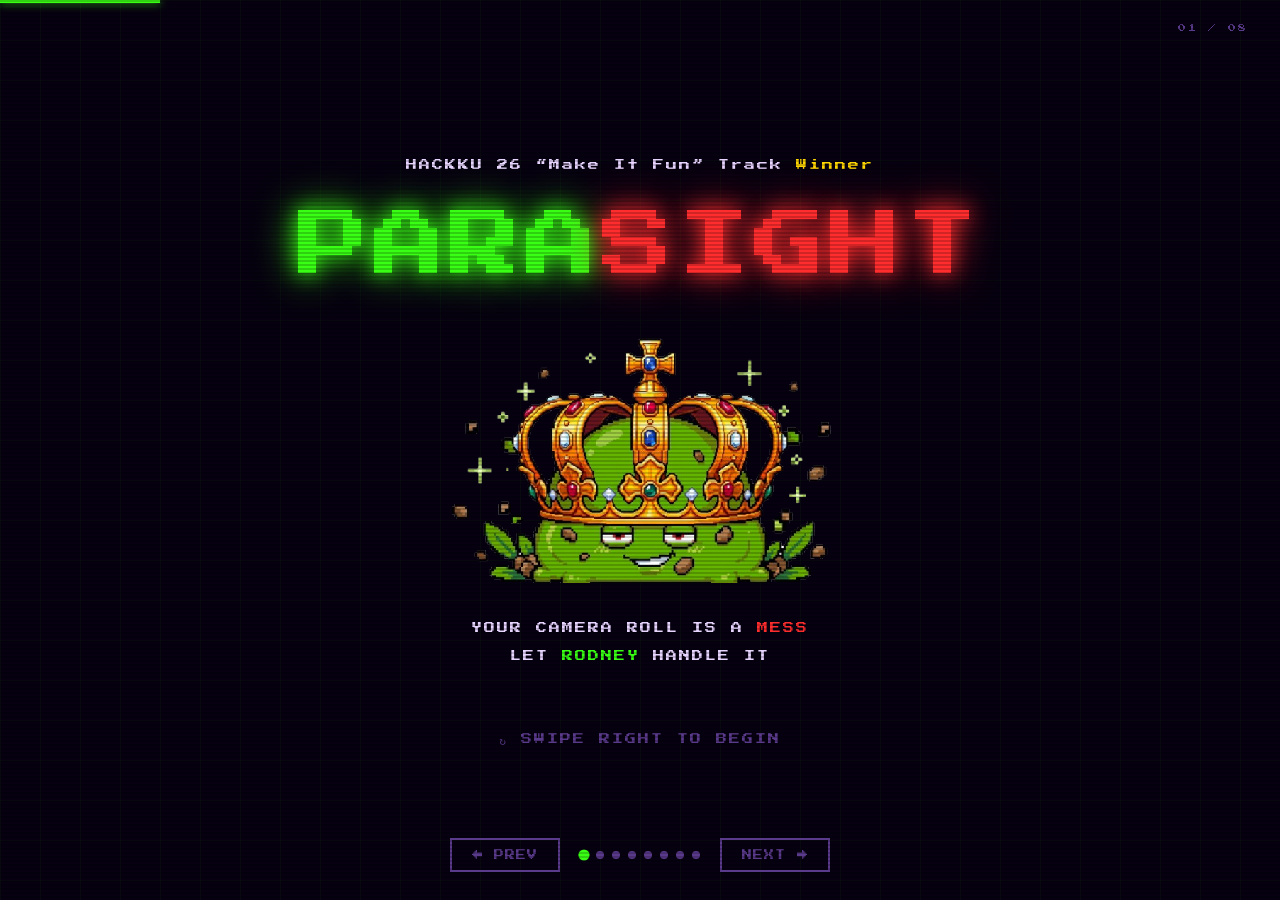
==== commit feca317b: "refactor" ====
--- a/index.html
+++ b/index.html
@@ -5,1126 +5,23 @@
 <meta name="viewport" content="width=device-width, initial-scale=1.0">
 <title>PARASIGHT — Hackathon Presentation</title>
 <link href="https://fonts.googleapis.com/css2?family=Press+Start+2P&display=swap" rel="stylesheet">
-<style>
-
-/* ── Reset & Base ─────────────────────────────────────────────── */
-*, *::before, *::after { box-sizing: border-box; margin: 0; padding: 0; }
-
-:root {
-  --bg:      #070010;
-  --panel:   #0f001e;
-  --green:   #39ff14;
-  --red:     #ff2d2d;
-  --cyan:    #00f5ff;
-  --pink:    #ff2d78;
-  --dim:     #5a3a8a;
-  --bdr:     #2a0050;
-  --txt:     #e8d5ff;
-  --font:    'Press Start 2P', monospace;
-}
-
-html, body {
-  width: 100%; height: 100%;
-  background: var(--bg);
-  color: var(--txt);
-  font-family: var(--font);
-  overflow: hidden;
-  user-select: none;
-}
-
-/* ── Grid Background ─────────────────────────────────────────── */
-body::before {
-  content: '';
-  position: fixed; inset: 0;
-  background-image:
-    linear-gradient(rgba(57,255,20,0.04) 1px, transparent 1px),
-    linear-gradient(90deg, rgba(57,255,20,0.04) 1px, transparent 1px);
-  background-size: 40px 40px;
-  pointer-events: none;
-  z-index: 0;
-}
-
-/* ── CRT Scanlines ───────────────────────────────────────────── */
-body::after {
-  content: '';
-  position: fixed; inset: 0;
-  background: repeating-linear-gradient(
-    0deg,
-    transparent,
-    transparent 2px,
-    rgba(0,0,0,0.18) 2px,
-    rgba(0,0,0,0.18) 4px
-  );
-  pointer-events: none;
-  z-index: 1000;
-}
-
-/* ── Slideshow ───────────────────────────────────────────────── */
-.deck {
-  position: fixed; inset: 0;
-  z-index: 10;
-}
-
-.slide {
-  position: absolute; inset: 0;
-  display: flex;
-  flex-direction: column;
-  align-items: center;
-  justify-content: center;
-  padding: 60px 80px;
-  opacity: 0;
-  transform: translateX(60px);
-  transition: opacity 0.4s ease, transform 0.4s ease;
-  pointer-events: none;
-  overflow-y: auto;
-  max-height: 100vh;
-}
-.slide.active {
-  opacity: 1;
-  transform: translateX(0);
-  pointer-events: all;
-}
-.slide.exit {
-  opacity: 0;
-  transform: translateX(-60px);
-}
-
-/* ── Nav ─────────────────────────────────────────────────────── */
-.nav {
-  position: fixed;
-  bottom: 28px;
-  left: 50%;
-  transform: translateX(-50%);
-  display: flex;
-  align-items: center;
-  gap: 20px;
-  z-index: 200;
-}
-
-.nav-btn {
-  background: none;
-  border: 2px solid var(--dim);
-  color: var(--dim);
-  font-family: var(--font);
-  font-size: 10px;
-  padding: 10px 20px;
-  cursor: pointer;
-  transition: border-color 0.2s, color 0.2s;
-  letter-spacing: 1px;
-}
-.nav-btn:hover { border-color: var(--cyan); color: var(--cyan); }
-
-.dots {
-  display: flex;
-  gap: 8px;
-  align-items: center;
-}
-.dot {
-  width: 8px; height: 8px;
-  border-radius: 50%;
-  background: var(--dim);
-  cursor: pointer;
-  transition: background 0.2s, transform 0.2s;
-}
-.dot.active { background: var(--green); transform: scale(1.4); }
-
-.slide-counter {
-  position: fixed;
-  top: 24px;
-  right: 32px;
-  font-size: 8px;
-  color: var(--dim);
-  z-index: 200;
-  letter-spacing: 2px;
-}
-
-/* ── Common Components ───────────────────────────────────────── */
-.logo {
-  font-size: clamp(28px, 5vw, 56px);
-  letter-spacing: 4px;
-  line-height: 1.2;
-}
-.logo .para { color: var(--green); text-shadow: 0 0 20px var(--green), 0 0 40px var(--green); }
-.logo .sight { color: var(--red);  text-shadow: 0 0 20px var(--red),  0 0 40px var(--red); }
-
-.tagline {
-  font-size: clamp(8px, 1.2vw, 14px);
-  color: var(--cyan);
-  letter-spacing: 3px;
-  text-shadow: 0 0 8px var(--cyan);
-  margin-top: 12px;
-}
-
-.section-title {
-  font-size: clamp(10px, 1.8vw, 20px);
-  color: var(--pink);
-  letter-spacing: 3px;
-  text-shadow: 0 0 10px var(--pink);
-  margin-bottom: 40px;
-  text-align: center;
-}
-
-.section-title.green {
-  color: var(--green);
-  text-shadow: 0 0 10px var(--green);
-}
-
-.neon-box {
-  border: 2px solid var(--bdr);
-  background: var(--panel);
-  padding: 28px 36px;
-  position: relative;
-}
-.neon-box.green { border-color: var(--green); box-shadow: 0 0 16px rgba(57,255,20,0.2); }
-.neon-box.red   { border-color: var(--red);   box-shadow: 0 0 16px rgba(255,45,45,0.2); }
-.neon-box.cyan  { border-color: var(--cyan);  box-shadow: 0 0 16px rgba(0,245,255,0.2); }
-.neon-box.pink  { border-color: var(--pink);  box-shadow: 0 0 16px rgba(255,45,120,0.2); }
-
-.badge {
-  display: inline-block;
-  background: var(--green);
-  color: #001000;
-  font-size: 8px;
-  padding: 4px 10px;
-  letter-spacing: 1px;
-  vertical-align: middle;
-}
-.badge.red   { background: var(--red);  color: #fff; }
-.badge.cyan  { background: var(--cyan); color: #000; }
-.badge.pink  { background: var(--pink); color: #fff; }
-
-/* ── Slime image ─────────────────────────────────────────────── */
-.slime {
-  image-rendering: pixelated;
-  /* filter: drop-shadow(0 0 20px rgba(57,255,20,0.5)); */
-}
-
-/* ── SLIDE 1: Title ──────────────────────────────────────────── */
-#s1 { gap: 24px; }
-#s1 .logo { font-size: clamp(36px, 6vw, 72px); }
-#s1 .slime { width: clamp(300px, 14vw, 220px);
-    margin: 8px 0; animation: lightUpAndDown 2s ease-in-out infinite; }
-#s1 .sub {
-  font-size: clamp(7px, 1vw, 11px);
-  color: var(--dim);
-  letter-spacing: 2px;
-  margin-top: 4px;
-}
-#s1 .press {
-  font-size: clamp(7px, 1vw, 11px);
-  color: var(--dim);
-  letter-spacing: 2px;
-  margin-top: 40px;
-  animation: blink 1.1s step-end infinite;
-}
-@keyframes blink { 50% { opacity: 0; } }
-
-@keyframes lightUpAndDown {
-  0% {
-    transform: translateY(0px);
-    filter: drop-shadow(0 0 15px rgba(57,255,20,0.5));
-  }
-  50% {
-    transform: translateY(-10px);
-    filter: drop-shadow(0 0 15px rgba(57,255,20,0.5));
-  }
-  100% {
-    transform: translateY(-0.5px);
-    filter: drop-shadow(0 0 15px rgba(57,255,20,0.5));
-  }
-}
-
-/* ── SLIDE 2: Problem ────────────────────────────────────────── */
-#s2 .problem-grid {
-  display: grid;
-  grid-template-columns: repeat(3, 1fr);
-  gap: 20px;
-  width: 100%;
-  max-width: 900px;
-  margin-top: 10px;
-}
-#s2 .problem-item {
-  border: 1px solid var(--bdr);
-  background: var(--panel);
-  padding: 24px 20px;
-  text-align: center;
-}
-#s2 .problem-item .icon { font-size: 28px; margin-bottom: 16px; display: block; }
-#s2 .problem-item p {
-  font-size: clamp(7px, 0.9vw, 9px);
-  color: var(--txt);
-  line-height: 2.2;
-  letter-spacing: 1px;
-}
-#s2 .stat {
-  font-size: clamp(24px, 4vw, 48px);
-  color: var(--red);
-  text-shadow: 0 0 16px var(--red);
-  margin-bottom: 10px;
-  display: block;
-}
-
-/* ── SLIDE 3: Solution ───────────────────────────────────────── */
-#s3 .steps {
-  display: flex;
-  gap: 24px;
-  width: 100%;
-  max-width: 1000px;
-  align-items: stretch;
-}
-#s3 .step {
-  flex: 1;
-  border: 2px solid var(--bdr);
-  background: var(--panel);
-  padding: 28px 20px;
-  text-align: center;
-  position: relative;
-}
-#s3 .step-num {
-  font-size: 32px;
-  color: var(--green);
-  text-shadow: 0 0 12px var(--green);
-  margin-bottom: 16px;
-  display: block;
-}
-#s3 .step h3 {
-  font-size: clamp(8px, 1vw, 11px);
-  color: var(--cyan);
-  letter-spacing: 2px;
-  margin-bottom: 14px;
-}
-#s3 .step p {
-  font-size: clamp(6px, 0.8vw, 8px);
-  color: var(--txt);
-  line-height: 2.4;
-  letter-spacing: 0.5px;
-}
-#s3 .arrow {
-  font-size: 24px;
-  color: var(--dim);
-  align-self: center;
-  flex-shrink: 0;
-}
-
-/* ── SLIDE 4: AI Smarts ──────────────────────────────────────── */
-#s4 .ai-grid {
-  display: grid;
-  grid-template-columns: 1fr 1fr;
-  gap: 20px;
-  width: 100%;
-  max-width: 880px;
-}
-#s4 .ai-card {
-  border: 2px solid var(--bdr);
-  background: var(--panel);
-  padding: 24px;
-}
-#s4 .ai-card h3 {
-  font-size: clamp(8px, 1vw, 11px);
-  margin-bottom: 14px;
-  letter-spacing: 2px;
-}
-#s4 .ai-card h3.g { color: var(--green); text-shadow: 0 0 8px var(--green); }
-#s4 .ai-card h3.c { color: var(--cyan);  text-shadow: 0 0 8px var(--cyan); }
-#s4 .ai-card h3.p { color: var(--pink);  text-shadow: 0 0 8px var(--pink); }
-#s4 .ai-card h3.r { color: var(--red);   text-shadow: 0 0 8px var(--red); }
-#s4 .ai-card ul { list-style: none; padding: 0; }
-#s4 .ai-card li {
-  font-size: clamp(7px, 0.85vw, 9px);
-  color: var(--txt);
-  line-height: 2.4;
-  letter-spacing: 0.5px;
-  padding-left: 14px;
-  position: relative;
-}
-#s4 .ai-card li::before { content: '>'; position: absolute; left: 0; color: var(--dim); }
-
-/* ── SLIDE 5: Modes ──────────────────────────────────────────── */
-#s5 .modes {
-  display: flex;
-  gap: 40px;
-  width: 100%;
-  max-width: 860px;
-  align-items: stretch;
-}
-#s5 .mode-card {
-  flex: 1;
-  padding: 36px 32px;
-  text-align: center;
-  border-width: 3px;
-  border-style: solid;
-}
-#s5 .mode-card.fun { border-color: var(--pink); box-shadow: 0 0 24px rgba(255,45,120,0.25); }
-#s5 .mode-card.fast { border-color: var(--green); box-shadow: 0 0 24px rgba(57,255,20,0.25); }
-#s5 .mode-card .mode-label {
-  font-size: clamp(18px, 2.5vw, 30px);
-  letter-spacing: 4px;
-  margin-bottom: 10px;
-}
-#s5 .mode-card.fun  .mode-label { color: var(--pink); text-shadow: 0 0 12px var(--pink); }
-#s5 .mode-card.fast .mode-label { color: var(--green); text-shadow: 0 0 12px var(--green); }
-#s5 .mode-card .mode-sub {
-  font-size: clamp(7px, 0.9vw, 9px);
-  letter-spacing: 2px;
-  color: var(--dim);
-  margin-bottom: 24px;
-}
-#s5 .mode-card .slime { width: 90px; margin: 16px auto; display: block; }
-#s5 .mode-card ul { list-style: none; text-align: left; }
-#s5 .mode-card li {
-  font-size: clamp(7px, 0.85vw, 9px);
-  color: var(--txt);
-  line-height: 2.6;
-  letter-spacing: 0.5px;
-  padding-left: 14px;
-  position: relative;
-}
-#s5 .mode-card li::before { content: '★'; position: absolute; left: 0; font-size: 7px; }
-#s5 .mode-card.fun  li::before { color: var(--pink); }
-#s5 .mode-card.fast li::before { color: var(--green); }
-
-/* ── SLIDE 6: Phone Gallery ──────────────────────────────────── */
-#s6 .phone-row {
-  display: flex;
-  gap: 20px;
-  align-items: center;
-  justify-content: center;
-  flex-direction: row;
-  flex-wrap: wrap;
-}
-.phone-mockup {
-  width: clamp(100px, 13vw, 160px);
-  border: 3px solid var(--bdr);
-  border-radius: 18px;
-  overflow: hidden;
-  background: var(--bg);
-  box-shadow: 0 0 20px rgba(57,255,20,0.15);
-  position: relative;
-  flex-shrink: 0;
-}
-.phone-mockup.featured {
-  border-color: var(--green);
-  box-shadow: 0 0 30px rgba(57,255,20,0.35);
-  transform: scale(1.08);
-}
-.phone-screen {
-  width: 100%;
-  padding-bottom: 200%;
-  background: var(--panel);
-  position: relative;
-  overflow: hidden;
-}
-.phone-screen-inner {
-  position: absolute;
-  inset: 0;
-  display: flex;
-  flex-direction: column;
-  align-items: center;
-  justify-content: flex-start;
-  padding: 4px 4px 8px 4px;
-  font-size: 5px;
-  letter-spacing: 0.5px;
-  line-height: 1.8;
-  overflow-y: auto;
-}
-.screen-label {
-  font-size: clamp(6px, 0.7vw, 8px);
-  color: var(--dim);
-  letter-spacing: 1px;
-  margin-top: 10px;
-  margin-bottom: 10px;
-  text-align: center;
-}
-
-/* ── SLIDE 7: Tech Stack ─────────────────────────────────────── */
-#s7 .tech-grid {
-  display: grid;
-  grid-template-columns: repeat(4, 1fr);
-  gap: 16px;
-  width: 100%;
-  max-width: 960px;
-}
-.tech-card {
-  border: 1px solid var(--bdr);
-  background: var(--panel);
-  padding: 20px 14px;
-  text-align: center;
-}
-.tech-card .tech-icon { font-size: 24px; margin-bottom: 12px; display: block; }
-.tech-card .tech-name {
-  font-size: clamp(7px, 0.9vw, 9px);
-  letter-spacing: 1px;
-  margin-bottom: 8px;
-}
-.tech-card .tech-desc {
-  font-size: clamp(6px, 0.8vw, 9px);
-  color: var(--dim);
-  letter-spacing: 0.5px;
-  line-height: 2;
-}
-.tech-card.highlight { border-color: var(--cyan); }
-.tech-card.highlight .tech-name { color: var(--cyan);}
-
-/* ── SLIDE 8: Closing ────────────────────────────────────────── */
-#s8 { gap: 20px; }
-#s8 .slime { width: clamp(100px, 14vw, 180px); }
-#s8 .big-text {
-  font-size: clamp(18px, 3vw, 40px);
-  color: var(--green);
-  text-shadow: 0 0 20px var(--green), 0 0 40px rgba(57,255,20,0.4);
-  letter-spacing: 4px;
-  text-align: center;
-  animation: pulse 2s ease-in-out infinite;
-}
-@keyframes pulse {
-  0%, 100% { text-shadow: 0 0 20px var(--green), 0 0 40px rgba(57,255,20,0.4); }
-  50%       { text-shadow: 0 0 30px var(--green), 0 0 60px rgba(57,255,20,0.7); }
-}
-#s8 .team-row {
-  display: flex;
-  gap: 16px;
-  margin-top: 8px;
-}
-
-.chip-link {
-  text-decoration: none;
-  display: inline-block;
-}
-
-#s8 .team-chip {
-  border: 1px solid var(--cyan);
-  padding: 8px 16px;
-  font-size: clamp(6px, 0.8vw, 8px);
-  color: var(--cyan);
-  letter-spacing: 1px;
-  box-shadow: 0 0 10px var(--cyan);
-  transition: transform 0.2s ease, box-shadow 0.2s ease;
-  cursor: pointer;
-}
-#s8 .sub2 {
-  font-size: clamp(6px, 0.8vw, 9px);
-  color: var(--dim);
-  letter-spacing: 2px;
-  text-align: center;
-}
-
-/* ── Progress bar ────────────────────────────────────────────── */
-.progress-bar {
-  position: fixed;
-  top: 0; left: 0;
-  height: 3px;
-  background: var(--green);
-  box-shadow: 0 0 8px var(--green);
-  transition: width 0.4s ease;
-  z-index: 300;
-}
-
-/* ── Mobile Responsive Design ────────────────────────────────── */
-@media (max-width: 1024px) {
-  .slide {
-    padding: 40px 40px;
-  }
-  
-  #s2 .problem-grid {
-    grid-template-columns: 1fr;
-    gap: 12px;
-  }
-  
-  #s3 .steps {
-    flex-direction: column;
-    gap: 16px;
-  }
-  
-  #s3 .arrow {
-    transform: rotate(90deg);
-  }
-  
-  #s4 .ai-grid {
-    grid-template-columns: 1fr;
-  }
-  
-  #s5 .modes {
-    flex-direction: column;
-    gap: 20px;
-  }
-  
-  #s7 .tech-grid {
-    grid-template-columns: repeat(3, 1fr);
-    gap: 12px;
-  }
-}
-
-@media (max-width: 768px) {
-  .slide {
-    padding: 30px 20px;
-    gap: 16px;
-    transform: translateX(40px);
-  }
-  
-  .slide.exit {
-    transform: translateX(-40px);
-  }
-  
-  :root {
-    --font-size-multiplier: 0.85;
-  }
-  
-  .logo {
-    font-size: clamp(24px, 5vw, 48px);
-  }
-  
-  .section-title {
-    font-size: clamp(9px, 1.5vw, 16px);
-    margin-bottom: 24px;
-  }
-  
-  .tagline {
-    font-size: clamp(7px, 1vw, 12px);
-    margin-top: 8px;
-  }
-  
-  #s1 .slime {
-    width: clamp(300px, 14vw, 220px);
-    margin: 8px 0;
-  }
-  
-  #s1 .sub {
-    font-size: clamp(6px, 0.8vw, 9px);
-    margin-top: 2px;
-  }
-  
-  #s1 .press {
-    font-size: 7px;
-    margin-top: 24px;
-  }
-  
-  #s1 p {
-    font-size: clamp(6px, 0.85vw, 9px) !important;
-  }
-  
-  #s2 .problem-grid {
-    grid-template-columns: 1fr;
-    gap: 10px;
-    max-width: 100%;
-  }
-  
-  #s2 .problem-item {
-    padding: 16px 12px;
-  }
-  
-  #s2 .problem-item p {
-    font-size: clamp(6px, 0.8vw, 8px);
-    line-height: 2;
-  }
-  
-  #s2 .stat {
-    font-size: clamp(20px, 3.5vw, 36px);
-    margin-bottom: 8px;
-  }
-  
-  #s2 .neon-box {
-    max-width: 100%;
-    padding: 16px 20px;
-  }
-  
-  #s2 .neon-box p {
-    font-size: clamp(6px, 0.8vw, 8px);
-    line-height: 2.2;
-  }
-  
-  #s3 .steps {
-    flex-direction: column;
-    gap: 12px;
-    max-width: 100%;
-  }
-  
-  #s3 .step {
-    padding: 20px 16px;
-  }
-  
-  #s3 .step-num {
-    font-size: 24px;
-    margin-bottom: 12px;
-  }
-  
-  #s3 .step h3 {
-    font-size: clamp(7px, 0.9vw, 10px);
-    margin-bottom: 10px;
-  }
-  
-  #s3 .step p {
-    font-size: clamp(6px, 0.75vw, 8px);
-    line-height: 2.2;
-  }
-  
-  #s3 .arrow {
-    transform: rotate(90deg);
-    font-size: 18px;
-    margin: 8px 0;
-  }
-  
-  #s3 p {
-    font-size: 6px !important;
-    margin-top: 16px;
-  }
-  
-  #s4 .ai-grid {
-    grid-template-columns: 1fr;
-    gap: 12px;
-    max-width: 100%;
-  }
-  
-  #s4 .ai-card {
-    padding: 16px;
-  }
-  
-  #s4 .ai-card h3 {
-    font-size: clamp(7px, 0.9vw, 10px);
-    margin-bottom: 10px;
-  }
-  
-  #s4 .ai-card li {
-    font-size: clamp(6px, 0.7vw, 8px);
-    line-height: 2.2;
-    padding-left: 12px;
-  }
-  
-  #s5 .modes {
-    flex-direction: column;
-    gap: 16px;
-    max-width: 100%;
-  }
-  
-  #s5 .mode-card {
-    padding: 24px 16px;
-  }
-  
-  #s5 .mode-card .mode-label {
-    font-size: clamp(16px, 2.2vw, 24px);
-    margin-bottom: 8px;
-  }
-  
-  #s5 .mode-card .mode-sub {
-    font-size: clamp(6px, 0.85vw, 8px);
-    margin-bottom: 16px;
-  }
-  
-  #s5 .mode-card .slime {
-    width: 80px;
-    margin: 12px auto;
-  }
-  
-  #s5 .mode-card li {
-    font-size: clamp(6px, 0.7vw, 8px);
-    line-height: 2.4;
-    padding-left: 12px;
-  }
-  
-  #s6 .phone-row {
-    display: grid;
-    grid-template-columns: repeat(2, 1fr);
-    gap: 16px;
-    width: 100%;
-    max-width: 600px;
-    margin: 0 auto;
-  }
-  
-  .phone-mockup {
-    width: 100%;
-    max-width: 200px;
-    margin: 0 auto;
-  }
-  
-  .phone-mockup.featured {
-    transform: scale(1);
-  }
-  
-  #s7 .tech-grid {
-    grid-template-columns: repeat(2, 1fr);
-    gap: 12px;
-    max-width: 100%;
-  }
-  
-  .tech-card {
-    padding: 16px 10px;
-  }
-  
-  .tech-card .tech-icon {
-    font-size: 18px;
-    margin-bottom: 8px;
-  }
-  
-  .tech-card .tech-name {
-    font-size: clamp(6px, 0.85vw, 8px);
-    margin-bottom: 6px;
-  }
-  
-  .tech-card .tech-desc {
-    font-size: clamp(5px, 0.6vw, 7px);
-    line-height: 1.8;
-  }
-  
-  #s8 .slime {
-    width: clamp(80px, 12vw, 140px);
-  }
-  
-  #s8 .big-text {
-    font-size: clamp(16px, 2.5vw, 32px);
-    letter-spacing: 2px;
-  }
-  
-  #s8 .team-row {
-    gap: 8px;
-    margin-top: 12px;
-  }
-  
-  #s8 .team-chip {
-    padding: 12px 24px;
-    font-size: clamp(5px, 0.7vw, 7px);
-  }
-  
-  #s8 .sub2 {
-    font-size: clamp(6px, 0.7vw, 8px);
-  }
-  
-  .nav {
-    bottom: 16px;
-    gap: 12px;
-  }
-  
-  .nav-btn {
-    font-size: 9px;
-    padding: 8px 12px;
-    min-width: 44px;
-    min-height: 44px;
-    display: none;
-  }
-  
-  .dots {
-    gap: 6px;
-  }
-  
-  .dot {
-    width: 7px;
-    height: 7px;
-  }
-  
-  .slide-counter {
-    top: 16px;
-    right: 16px;
-    font-size: 7px;
-  }
-}
-
-@media (max-width: 480px) {
-  .slide {
-    padding: 20px 12px;
-    gap: 12px;
-    transform: translateX(30px);
-  }
-  
-  .slide.exit {
-    transform: translateX(-30px);
-  }
-  
-  .logo {
-    font-size: clamp(18px, 5vw, 36px);
-  }
-  
-  .section-title {
-    font-size: clamp(8px, 1.2vw, 12px);
-    margin-bottom: 16px;
-  }
-  
-  .tagline {
-    font-size: clamp(6px, 0.9vw, 10px);
-    margin-top: 6px;
-  }
-  
-  #s1 .slime {
-    width: clamp(300px, 14vw, 220px);
-    margin: 8px 0;
-  }
-  
-  #s1 .sub {
-    font-size: clamp(5px, 0.75vw, 8px);
-  }
-  
-  #s1 .press {
-    font-size: clamp(6px, 0.9vw, 10px);
-    margin-top: 16px;
-  }
-  
-  #s1 p {
-    font-size: clamp(7px, 0.8vw, 7px) !important;
-  }
-  
-  #s2 .problem-item {
-    padding: 12px 8px;
-  }
-  
-  #s2 .problem-item p {
-    font-size: clamp(5px, 0.7vw, 7px);
-    line-height: 1.8;
-  }
-  
-  #s2 .stat {
-    font-size: clamp(18px, 3vw, 28px);
-    margin-bottom: 6px;
-  }
-  
-  #s2 .neon-box {
-    padding: 12px 14px;
-  }
-  
-  #s2 .neon-box p {
-    font-size: clamp(5px, 0.7vw, 7px);
-    line-height: 2;
-  }
-  
-  #s3 .step {
-    padding: 16px 12px;
-  }
-  
-  #s3 .step-num {
-    font-size: 20px;
-    margin-bottom: 8px;
-  }
-  
-  #s3 .step h3 {
-    font-size: clamp(6px, 0.85vw, 8px);
-    margin-bottom: 8px;
-  }
-  
-  #s3 .step p {
-    font-size: clamp(5px, 0.7vw, 7px);
-    line-height: 2;
-  }
-  
-  #s3 .arrow {
-    font-size: 14px;
-    margin: 6px 0;
-  }
-  
-  #s3 p {
-    font-size: 5px !important;
-    margin-top: 12px;
-  }
-  
-  #s4 .ai-card {
-    padding: 12px;
-  }
-  
-  #s4 .ai-card h3 {
-    font-size: clamp(6px, 0.85vw, 8px);
-    margin-bottom: 8px;
-  }
-  
-  #s4 .ai-card li {
-    font-size: clamp(5px, 0.65vw, 7px);
-    line-height: 2;
-    padding-left: 10px;
-  }
-  
-  #s5 .mode-card {
-    padding: 16px 12px;
-  }
-  
-  #s5 .mode-card .mode-label {
-    font-size: clamp(14px, 2vw, 18px);
-    margin-bottom: 6px;
-  }
-  
-  #s5 .mode-card .mode-sub {
-    font-size: clamp(5px, 0.8vw, 7px);
-    margin-bottom: 12px;
-  }
-  
-  #s5 .mode-card .slime {
-    width: 70px;
-    margin: 8px auto;
-  }
-  
-  #s5 .mode-card li {
-    font-size: clamp(5px, 0.65vw, 7px);
-    line-height: 2.2;
-    padding-left: 10px;
-  }
-  
-  #s6 .phone-row {
-    display: grid;
-    grid-template-columns: repeat(2, 1fr);
-    gap: 12px;
-    width: 100%;
-    max-width: 100%;
-  }
-  
-  .phone-mockup {
-    width: 100%;
-    max-width: 160px;
-    margin: 0 auto;
-  }
-  
-  .phone-mockup.featured {
-    transform: scale(1);
-  }
-  
-  #s7 .tech-grid {
-    grid-template-columns: 1fr;
-    gap: 10px;
-  }
-  
-  .tech-card {
-    padding: 12px 8px;
-  }
-  
-  .tech-card .tech-icon {
-    font-size: 16px;
-    margin-bottom: 6px;
-  }
-  
-  .tech-card .tech-name {
-    font-size: clamp(8px, 0.8vw, 7px);
-    margin-bottom: 5px;
-  }
-  
-  .tech-card .tech-desc {
-    font-size: clamp(6px, 0.55vw, 10px);
-    line-height: 1.6;
-  }
-  
-  #s8 .logo {
-    font-size: clamp(16px, 4vw, 28px);
-  }
-  
-  #s8 .slime {
-    width: clamp(70px, 10vw, 110px);
-  }
-  
-  #s8 .big-text {
-    font-size: clamp(14px, 2.2vw, 24px);
-    letter-spacing: 1px;
-  }
-  
-  #s8 .team-row {
-    gap: 6px;
-    margin-top: 8px;
-  }
-  
-  #s8 .team-chip {
-    padding: 8px 16px;
-    font-size: clamp(10px, 0.6vw, 10px);
-  }
-  
-  #s8 .sub2 {
-    font-size: clamp(5px, 0.65vw, 7px);
-    margin-top: 8px;
-  }
-  
-  #s8 p {
-    font-size: clamp(5px, 0.65vw, 7px) !important;
-  }
-  
-  .nav {
-    bottom: 12px;
-    gap: 8px;
-  }
-  
-  .nav-btn {
-    font-size: 7px;
-    padding: 6px 8px;
-    min-width: 40px;
-    min-height: 40px;
-  }
-  
-  .dots {
-    gap: 4px;
-  }
-  
-  .dot {
-    width: 6px;
-    height: 6px;
-  }
-  
-  .slide-counter {
-    top: 12px;
-    right: 12px;
-    font-size: 6px;
-  }
-}
-
-/* ── Screen simulations ──────────────────────────────────────── */
-.sim-header {
-  width: 100%;
-  background: var(--panel);
-  padding: 4px 6px;
-  border-bottom: 1px solid var(--bdr);
-  display: flex;
-  align-items: center;
-  justify-content: space-between;
-  margin-bottom: 4px;
-}
-.sim-logo { font-size: 5px; }
-.sim-logo .p { color: var(--green); }
-.sim-logo .s { color: var(--red); }
-.sim-slime-img {
-  width: 50%;
-  max-width: 60px;
-  image-rendering: pixelated;
-  filter: drop-shadow(0 0 6px rgba(57,255,20,0.6));
-  transition: opacity 0.8s ease-in-out;
-}
-.sim-green { color: var(--green); font-size: 5px; text-align: center; line-height: 2; }
-.sim-cyan  { color: var(--cyan);  font-size: 5px; text-align: center; }
-.sim-pink  { color: var(--pink);  font-size: 5px; text-align: center; }
-.sim-bar {
-  width: 80%;
-  height: 4px;
-  background: var(--panel);
-  border: 1px solid var(--cyan);
-  margin: 4px auto;
-  overflow: hidden;
-  position: relative;
-}
-.sim-bar-fill {
-  height: 100%;
-  background: var(--cyan);
-  box-shadow: 0 0 4px var(--cyan);
-}
-.sim-btn {
-  width: 80%;
-  background: var(--pink);
-  color: #fff;
-  font-size: 4px;
-  padding: 4px;
-  text-align: center;
-  letter-spacing: 0.5px;
-  margin: 4px auto;
-}
-.sim-btn.green { background: var(--green); color: #001000; }
-.sim-card-img {
-  width: 90%;
-  height: 60px;
-  background: linear-gradient(135deg, #1a003a, #0f001e);
-  border: 1px solid var(--pink);
-  margin: 4px auto;
-  display: flex;
-  align-items: center;
-  justify-content: center;
-  position: relative;
-  overflow: hidden;
-}
-.sim-badge {
-  position: absolute;
-  top: 2px; left: 2px;
-  background: var(--green);
-  color: #001000;
-  font-size: 4px;
-  padding: 1px 3px;
-}
-.sim-badge.pink { background: var(--pink); color: #fff; }
-
-</style>
+<!-- Base & Core Styles -->
+<link rel="stylesheet" href="style/base.css">
+<link rel="stylesheet" href="style/layout.css">
+<link rel="stylesheet" href="style/components.css">
+<link rel="stylesheet" href="style/animations.css">
+<!-- Slide-Specific Styles -->
+<link rel="stylesheet" href="style/slide-1.css">
+<link rel="stylesheet" href="style/slide-2.css">
+<link rel="stylesheet" href="style/slide-3.css">
+<link rel="stylesheet" href="style/slide-4.css">
+<link rel="stylesheet" href="style/slide-5.css">
+<link rel="stylesheet" href="style/slide-6.css">
+<link rel="stylesheet" href="style/slide-7.css">
+<link rel="stylesheet" href="style/slide-8.css">
+<!-- Responsive Styles -->
+<link rel="stylesheet" href="style/responsive.css">
+<link rel="icon" type="image/x-icon" href="/mobile/assets/Eatting.png">
 </head>
 <body>
 
@@ -1437,13 +334,31 @@
     <div class="logo" style="font-size:clamp(28px,4.5vw,56px);">
       <span class="para">PARA</span><span class="sight">SIGHT</span>
     </div>
-    <img class="slime" src="mobile/assets/Happy.png" alt="Happy Rodney" style="width:clamp(90px,12vw,160px);">
+    <img class="slime bounce" src="mobile/assets/Happy.png" alt="Happy Rodney" style="width:clamp(90px,12vw,160px);">
     <div class="big-text">ALL CLEAN!</div>
     <p class="sub2" style="margin-top:4px;">THE SLIME HAS SPOKEN.</p>
     <p class="sub2" style="margin-top:16px;">BUILT IN 36 HOURS · KUHACK26 · 2026</p>
     <div class="team-row" style="margin-top:16px; flex-wrap:wrap; justify-content:center;">
       <a href="https://youtu.be/MDetrBXzEpw?si=buK0i_5PK7bk_Z6D" target="_blank" class="chip-link">
         <div class="team-chip">DEMO VIDEO</div>
+      </a>
+      <a href="https://devpost.com/software/parasight" target="_blank" class="chip-link">
+        <div class="team-chip">DevPost</div>
+      </a>
+    </div>
+    <p class="sub2" style="margin-top:15em;"><span class="press">↓</span> BUILT BY <span class="press">↓</span></p>
+    <div class="social-row" style="margin-top:16px; flex-wrap:wrap; justify-content:center;">
+      <a href="https://www.linkedin.com/in/yoseph-ephrem/" target="_blank" class="chip-link">
+        <div class="social-chip">Yoseph</div>
+      </a>
+      <a href="https://linkedin.com/in/mahdi-essawi" target="_blank" class="chip-link">
+        <div class="social-chip">Mahdi</div>
+      </a>
+      <a href="https://www.linkedin.com/in/cole-dubois-493429251/" target="_blank" class="chip-link">
+        <div class="social-chip">Cole</div>
+      </a>
+      <a href="https://www.linkedin.com/in/blake-ebner-582b9b35a/" target="_blank" class="chip-link">
+        <div class="social-chip">Blake</div>
       </a>
     </div>
     <!-- <p style="font-size:7px; color:var(--dim); letter-spacing:2px; margin-top:24px;">PRESS ← TO REVIEW · PRESS → TO DEMO</p> -->
--- a/style/base.css
+++ b/style/base.css
@@ -0,0 +1,29 @@
+/* ── Reset & Base ─────────────────────────────────────────────── */
+*, *::before, *::after { 
+  box-sizing: border-box; 
+  margin: 0; 
+  padding: 0; 
+}
+
+:root {
+  --bg:      #070010;
+  --panel:   #0f001e;
+  --green:   #39ff14;
+  --red:     #ff2d2d;
+  --cyan:    #00f5ff;
+  --pink:    #ff2d78;
+  --dim:     #5a3a8a;
+  --bdr:     #2a0050;
+  --txt:     #e8d5ff;
+  --font:    'Press Start 2P', monospace;
+}
+
+html, body {
+  width: 100%; 
+  height: 100%;
+  background: var(--bg);
+  color: var(--txt);
+  font-family: var(--font);
+  overflow: hidden;
+  user-select: none;
+}
--- a/style/layout.css
+++ b/style/layout.css
@@ -0,0 +1,133 @@
+/* ── Grid Background ─────────────────────────────────────────── */
+body::before {
+  content: '';
+  position: fixed; 
+  inset: 0;
+  background-image:
+    linear-gradient(rgba(57,255,20,0.04) 1px, transparent 1px),
+    linear-gradient(90deg, rgba(57,255,20,0.04) 1px, transparent 1px);
+  background-size: 40px 40px;
+  pointer-events: none;
+  z-index: 0;
+}
+
+/* ── CRT Scanlines ───────────────────────────────────────────── */
+body::after {
+  content: '';
+  position: fixed; 
+  inset: 0;
+  background: repeating-linear-gradient(
+    0deg,
+    transparent,
+    transparent 2px,
+    rgba(0,0,0,0.18) 2px,
+    rgba(0,0,0,0.18) 4px
+  );
+  pointer-events: none;
+  z-index: 1000;
+}
+
+/* ── Slideshow ───────────────────────────────────────────────── */
+.deck {
+  position: fixed; 
+  inset: 0;
+  z-index: 10;
+}
+
+.slide {
+  position: absolute; 
+  inset: 0;
+  display: flex;
+  flex-direction: column;
+  align-items: center;
+  justify-content: center;
+  padding: 60px 80px;
+  opacity: 0;
+  transform: translateX(60px);
+  transition: opacity 0.4s ease, transform 0.4s ease;
+  pointer-events: none;
+  overflow-y: auto;
+  max-height: 100vh;
+}
+
+.slide.active {
+  opacity: 1;
+  transform: translateX(0);
+  pointer-events: all;
+}
+
+.slide.exit {
+  opacity: 0;
+  transform: translateX(-60px);
+}
+
+/* ── Nav ─────────────────────────────────────────────────────── */
+.nav {
+  position: fixed;
+  bottom: 28px;
+  left: 50%;
+  transform: translateX(-50%);
+  display: flex;
+  align-items: center;
+  gap: 20px;
+  z-index: 200;
+}
+
+.nav-btn {
+  background: none;
+  border: 2px solid var(--dim);
+  color: var(--dim);
+  font-family: var(--font);
+  font-size: 10px;
+  padding: 10px 20px;
+  cursor: pointer;
+  transition: border-color 0.2s, color 0.2s;
+  letter-spacing: 1px;
+}
+
+.nav-btn:hover { 
+  border-color: var(--cyan); 
+  color: var(--cyan); 
+}
+
+.dots {
+  display: flex;
+  gap: 8px;
+  align-items: center;
+}
+
+.dot {
+  width: 8px; 
+  height: 8px;
+  border-radius: 50%;
+  background: var(--dim);
+  cursor: pointer;
+  transition: background 0.2s, transform 0.2s;
+}
+
+.dot.active { 
+  background: var(--green); 
+  transform: scale(1.4); 
+}
+
+.slide-counter {
+  position: fixed;
+  top: 24px;
+  right: 32px;
+  font-size: 8px;
+  color: var(--dim);
+  z-index: 200;
+  letter-spacing: 2px;
+}
+
+/* ── Progress bar ────────────────────────────────────────────── */
+.progress-bar {
+  position: fixed;
+  top: 0; 
+  left: 0;
+  height: 3px;
+  background: var(--green);
+  box-shadow: 0 0 8px var(--green);
+  transition: width 0.4s ease;
+  z-index: 300;
+}
--- a/style/components.css
+++ b/style/components.css
@@ -0,0 +1,100 @@
+/* ── Common Components ───────────────────────────────────────── */
+.logo {
+  font-size: clamp(28px, 5vw, 56px);
+  letter-spacing: 4px;
+  line-height: 1.2;
+}
+
+.logo .para { 
+  color: var(--green); 
+  text-shadow: 0 0 20px var(--green), 0 0 40px var(--green); 
+}
+
+.logo .sight { 
+  color: var(--red);  
+  text-shadow: 0 0 20px var(--red),  0 0 40px var(--red); 
+}
+
+.tagline {
+  font-size: clamp(8px, 1.2vw, 14px);
+  color: var(--cyan);
+  letter-spacing: 3px;
+  text-shadow: 0 0 8px var(--cyan);
+  margin-top: 12px;
+}
+
+.section-title {
+  font-size: clamp(10px, 1.8vw, 20px);
+  color: var(--pink);
+  letter-spacing: 3px;
+  text-shadow: 0 0 10px var(--pink);
+  margin-bottom: 40px;
+  text-align: center;
+}
+
+.section-title.green {
+  color: var(--green);
+  text-shadow: 0 0 10px var(--green);
+}
+
+.neon-box {
+  border: 2px solid var(--bdr);
+  background: var(--panel);
+  padding: 28px 36px;
+  position: relative;
+}
+
+.neon-box.green { 
+  border-color: var(--green); 
+  box-shadow: 0 0 16px rgba(57,255,20,0.2); 
+}
+
+.neon-box.red { 
+  border-color: var(--red);   
+  box-shadow: 0 0 16px rgba(255,45,45,0.2); 
+}
+
+.neon-box.cyan { 
+  border-color: var(--cyan);  
+  box-shadow: 0 0 16px rgba(0,245,255,0.2); 
+}
+
+.neon-box.pink { 
+  border-color: var(--pink);  
+  box-shadow: 0 0 16px rgba(255,45,120,0.2); 
+}
+
+.badge {
+  display: inline-block;
+  background: var(--green);
+  color: #001000;
+  font-size: 8px;
+  padding: 4px 10px;
+  letter-spacing: 1px;
+  vertical-align: middle;
+}
+
+.badge.red { 
+  background: var(--red);  
+  color: #fff; 
+}
+
+.badge.cyan { 
+  background: var(--cyan); 
+  color: #000; 
+}
+
+.badge.pink { 
+  background: var(--pink); 
+  color: #fff; 
+}
+
+/* ── Slime image ─────────────────────────────────────────────── */
+.slime {
+  image-rendering: pixelated;
+}
+
+.chip-link {
+  text-decoration: none;
+  display: inline-block;
+}
--- a/style/animations.css
+++ b/style/animations.css
@@ -0,0 +1,46 @@
+/* ── Keyframe Animations ─────────────────────────────────────── */
+@keyframes blink { 
+  50% { opacity: 0; } 
+}
+
+@keyframes lightUpAndDown {
+  0% {
+    transform: translateY(0px);
+    filter: drop-shadow(0 0 15px rgba(57,255,20,0.5));
+  }
+  50% {
+    transform: translateY(-10px);
+    filter: drop-shadow(0 0 15px rgba(57,255,20,0.5));
+  }
+  100% {
+    transform: translateY(-0.5px);
+    filter: drop-shadow(0 0 15px rgba(57,255,20,0.5));
+  }
+}
+
+@keyframes pulse {
+  0%, 100% { 
+    text-shadow: 0 0 20px var(--green), 0 0 40px rgba(57,255,20,0.4); 
+  }
+  50% { 
+    text-shadow: 0 0 30px var(--green), 0 0 60px rgba(57,255,20,0.7); 
+  }
+}
+
+@keyframes bounce-real {
+  0% {
+    transform: translateY(0) scaleY(1);
+  }
+  30% {
+    transform: translateY(-20px) scaleY(1.05);
+  }
+  50% {
+    transform: translateY(0) scaleY(0.9);
+  }
+  70% {
+    transform: translateY(-8px) scaleY(1.02);
+  }
+  100% {
+    transform: translateY(0) scaleY(1);
+  }
+}
--- a/style/slide-1.css
+++ b/style/slide-1.css
@@ -0,0 +1,33 @@
+/* ── SLIDE 1: Title ──────────────────────────────────────────── */
+#s1 { 
+  gap: 24px; 
+}
+
+#s1 .logo { 
+  font-size: clamp(36px, 6vw, 72px); 
+}
+
+#s1 .slime { 
+  width: clamp(480px, 14vw, 480px);
+  margin: 8px 0; 
+  animation: lightUpAndDown 2s ease-in-out infinite; 
+}
+
+#s1 .sub {
+  font-size: clamp(7px, 1vw, 11px);
+  color: var(--dim);
+  letter-spacing: 2px;
+  margin-top: 4px;
+}
+
+#s1 .press {
+  font-size: clamp(7px, 1vw, 11px);
+  color: var(--dim);
+  letter-spacing: 2px;
+  margin-top: 40px;
+  animation: blink 1.1s step-end infinite;
+}
+
+#StartSlime {
+  transition: opacity 0.3s ease;
+}
--- a/style/slide-2.css
+++ b/style/slide-2.css
@@ -0,0 +1,37 @@
+/* ── SLIDE 2: Problem ────────────────────────────────────────── */
+#s2 .problem-grid {
+  display: grid;
+  grid-template-columns: repeat(3, 1fr);
+  gap: 20px;
+  width: 100%;
+  max-width: 900px;
+  margin-top: 10px;
+}
+
+#s2 .problem-item {
+  border: 1px solid var(--bdr);
+  background: var(--panel);
+  padding: 24px 20px;
+  text-align: center;
+}
+
+#s2 .problem-item .icon { 
+  font-size: 28px; 
+  margin-bottom: 16px; 
+  display: block; 
+}
+
+#s2 .problem-item p {
+  font-size: clamp(7px, 0.9vw, 9px);
+  color: var(--txt);
+  line-height: 2.2;
+  letter-spacing: 1px;
+}
+
+#s2 .stat {
+  font-size: clamp(24px, 4vw, 48px);
+  color: var(--red);
+  text-shadow: 0 0 16px var(--red);
+  margin-bottom: 10px;
+  display: block;
+}
--- a/style/slide-3.css
+++ b/style/slide-3.css
@@ -0,0 +1,46 @@
+/* ── SLIDE 3: Solution ───────────────────────────────────────── */
+#s3 .steps {
+  display: flex;
+  gap: 24px;
+  width: 100%;
+  max-width: 1000px;
+  align-items: stretch;
+}
+
+#s3 .step {
+  flex: 1;
+  border: 2px solid var(--bdr);
+  background: var(--panel);
+  padding: 28px 20px;
+  text-align: center;
+  position: relative;
+}
+
+#s3 .step-num {
+  font-size: 32px;
+  color: var(--green);
+  text-shadow: 0 0 12px var(--green);
+  margin-bottom: 16px;
+  display: block;
+}
+
+#s3 .step h3 {
+  font-size: clamp(8px, 1vw, 11px);
+  color: var(--cyan);
+  letter-spacing: 2px;
+  margin-bottom: 14px;
+}
+
+#s3 .step p {
+  font-size: clamp(6px, 0.8vw, 8px);
+  color: var(--txt);
+  line-height: 2.4;
+  letter-spacing: 0.5px;
+}
+
+#s3 .arrow {
+  font-size: 24px;
+  color: var(--dim);
+  align-self: center;
+  flex-shrink: 0;
+}
--- a/style/slide-4.css
+++ b/style/slide-4.css
@@ -0,0 +1,61 @@
+/* ── SLIDE 4: AI Smarts ──────────────────────────────────────── */
+#s4 .ai-grid {
+  display: grid;
+  grid-template-columns: 1fr 1fr;
+  gap: 20px;
+  width: 100%;
+  max-width: 880px;
+}
+
+#s4 .ai-card {
+  border: 2px solid var(--bdr);
+  background: var(--panel);
+  padding: 24px;
+}
+
+#s4 .ai-card h3 {
+  font-size: clamp(8px, 1vw, 11px);
+  margin-bottom: 14px;
+  letter-spacing: 2px;
+}
+
+#s4 .ai-card h3.g { 
+  color: var(--green); 
+  text-shadow: 0 0 8px var(--green); 
+}
+
+#s4 .ai-card h3.c { 
+  color: var(--cyan);  
+  text-shadow: 0 0 8px var(--cyan); 
+}
+
+#s4 .ai-card h3.p { 
+  color: var(--pink);  
+  text-shadow: 0 0 8px var(--pink); 
+}
+
+#s4 .ai-card h3.r { 
+  color: var(--red);   
+  text-shadow: 0 0 8px var(--red); 
+}
+
+#s4 .ai-card ul { 
+  list-style: none; 
+  padding: 0; 
+}
+
+#s4 .ai-card li {
+  font-size: clamp(7px, 0.85vw, 9px);
+  color: var(--txt);
+  line-height: 2.4;
+  letter-spacing: 0.5px;
+  padding-left: 14px;
+  position: relative;
+}
+
+#s4 .ai-card li::before { 
+  content: '>'; 
+  position: absolute; 
+  left: 0; 
+  color: var(--dim); 
+}
--- a/style/slide-5.css
+++ b/style/slide-5.css
@@ -0,0 +1,84 @@
+/* ── SLIDE 5: Modes ──────────────────────────────────────────── */
+#s5 .modes {
+  display: flex;
+  gap: 40px;
+  width: 100%;
+  max-width: 860px;
+  align-items: stretch;
+}
+
+#s5 .mode-card {
+  flex: 1;
+  padding: 36px 32px;
+  text-align: center;
+  border-width: 3px;
+  border-style: solid;
+}
+
+#s5 .mode-card.fun { 
+  border-color: var(--pink); 
+  box-shadow: 0 0 24px rgba(255,45,120,0.25); 
+}
+
+#s5 .mode-card.fast { 
+  border-color: var(--green); 
+  box-shadow: 0 0 24px rgba(57,255,20,0.25); 
+}
+
+#s5 .mode-card .mode-label {
+  font-size: clamp(18px, 2.5vw, 30px);
+  letter-spacing: 4px;
+  margin-bottom: 10px;
+}
+
+#s5 .mode-card.fun  .mode-label { 
+  color: var(--pink); 
+  text-shadow: 0 0 12px var(--pink); 
+}
+
+#s5 .mode-card.fast .mode-label { 
+  color: var(--green); 
+  text-shadow: 0 0 12px var(--green); 
+}
+
+#s5 .mode-card .mode-sub {
+  font-size: clamp(7px, 0.9vw, 9px);
+  letter-spacing: 2px;
+  color: var(--dim);
+  margin-bottom: 24px;
+}
+
+#s5 .mode-card .slime { 
+  width: 90px; 
+  margin: 16px auto; 
+  display: block; 
+}
+
+#s5 .mode-card ul { 
+  list-style: none; 
+  text-align: left; 
+}
+
+#s5 .mode-card li {
+  font-size: clamp(7px, 0.85vw, 9px);
+  color: var(--txt);
+  line-height: 2.6;
+  letter-spacing: 0.5px;
+  padding-left: 14px;
+  position: relative;
+}
+
+#s5 .mode-card li::before { 
+  content: '★'; 
+  position: absolute; 
+  left: 0; 
+  font-size: 7px; 
+}
+
+#s5 .mode-card.fun  li::before { 
+  color: var(--pink); 
+}
+
+#s5 .mode-card.fast li::before { 
+  color: var(--green); 
+}
--- a/style/slide-6.css
+++ b/style/slide-6.css
@@ -0,0 +1,168 @@
+/* ── SLIDE 6: Phone Gallery ──────────────────────────────────── */
+#s6 .phone-row {
+  display: flex;
+  gap: 20px;
+  align-items: center;
+  justify-content: center;
+  flex-direction: row;
+  flex-wrap: wrap;
+}
+
+.phone-mockup {
+  width: clamp(100px, 13vw, 160px);
+  border: 3px solid var(--bdr);
+  border-radius: 18px;
+  overflow: hidden;
+  background: var(--bg);
+  box-shadow: 0 0 20px rgba(57,255,20,0.15);
+  position: relative;
+  flex-shrink: 0;
+}
+
+.phone-mockup.featured {
+  border-color: var(--green);
+  box-shadow: 0 0 30px rgba(57,255,20,0.35);
+  transform: scale(1.08);
+}
+
+.phone-screen {
+  width: 100%;
+  padding-bottom: 200%;
+  background: var(--panel);
+  position: relative;
+  overflow: hidden;
+}
+
+.phone-screen-inner {
+  position: absolute;
+  inset: 0;
+  display: flex;
+  flex-direction: column;
+  align-items: center;
+  justify-content: flex-start;
+  padding: 4px 4px 8px 4px;
+  font-size: 5px;
+  letter-spacing: 0.5px;
+  line-height: 1.8;
+  overflow-y: auto;
+}
+
+.screen-label {
+  font-size: clamp(6px, 0.7vw, 8px);
+  color: var(--dim);
+  letter-spacing: 1px;
+  margin-top: 10px;
+  margin-bottom: 10px;
+  text-align: center;
+}
+
+/* ── Screen simulations (phone internals) ──────────────────── */
+.sim-header {
+  width: 100%;
+  background: var(--panel);
+  padding: 4px 6px;
+  border-bottom: 1px solid var(--bdr);
+  display: flex;
+  align-items: center;
+  justify-content: space-between;
+  margin-bottom: 4px;
+}
+
+.sim-logo { 
+  font-size: 5px; 
+}
+
+.sim-logo .p { 
+  color: var(--green); 
+}
+
+.sim-logo .s { 
+  color: var(--red); 
+}
+
+.sim-slime-img {
+  width: 50%;
+  max-width: 60px;
+  image-rendering: pixelated;
+  filter: drop-shadow(0 0 6px rgba(57,255,20,0.6));
+  transition: opacity 0.8s ease-in-out;
+}
+
+.sim-green { 
+  color: var(--green); 
+  font-size: 5px; 
+  text-align: center; 
+  line-height: 2; 
+}
+
+.sim-cyan { 
+  color: var(--cyan);  
+  font-size: 5px; 
+  text-align: center; 
+}
+
+.sim-pink { 
+  color: var(--pink);  
+  font-size: 5px; 
+  text-align: center; 
+}
+
+.sim-bar {
+  width: 80%;
+  height: 4px;
+  background: var(--panel);
+  border: 1px solid var(--cyan);
+  margin: 4px auto;
+  overflow: hidden;
+  position: relative;
+}
+
+.sim-bar-fill {
+  height: 100%;
+  background: var(--cyan);
+  box-shadow: 0 0 4px var(--cyan);
+}
+
+.sim-btn {
+  width: 80%;
+  background: var(--pink);
+  color: #fff;
+  font-size: 4px;
+  padding: 4px;
+  text-align: center;
+  letter-spacing: 0.5px;
+  margin: 4px auto;
+}
+
+.sim-btn.green { 
+  background: var(--green); 
+  color: #001000; 
+}
+
+.sim-card-img {
+  width: 90%;
+  height: 60px;
+  background: linear-gradient(135deg, #1a003a, #0f001e);
+  border: 1px solid var(--pink);
+  margin: 4px auto;
+  display: flex;
+  align-items: center;
+  justify-content: center;
+  position: relative;
+  overflow: hidden;
+}
+
+.sim-badge {
+  position: absolute;
+  top: 2px; 
+  left: 2px;
+  background: var(--green);
+  color: #001000;
+  font-size: 4px;
+  padding: 1px 3px;
+}
+
+.sim-badge.pink { 
+  background: var(--pink); 
+  color: #fff; 
+}
--- a/style/slide-7.css
+++ b/style/slide-7.css
@@ -0,0 +1,42 @@
+/* ── SLIDE 7: Tech Stack ─────────────────────────────────────── */
+#s7 .tech-grid {
+  display: grid;
+  grid-template-columns: repeat(4, 1fr);
+  gap: 16px;
+  width: 100%;
+  max-width: 960px;
+}
+
+.tech-card {
+  border: 1px solid var(--bdr);
+  background: var(--panel);
+  padding: 20px 14px;
+  text-align: center;
+}
+
+.tech-card .tech-icon { 
+  font-size: 24px; 
+  margin-bottom: 12px; 
+  display: block; 
+}
+
+.tech-card .tech-name {
+  font-size: clamp(7px, 0.9vw, 9px);
+  letter-spacing: 1px;
+  margin-bottom: 8px;
+}
+
+.tech-card .tech-desc {
+  font-size: clamp(6px, 0.8vw, 9px);
+  color: var(--dim);
+  letter-spacing: 0.5px;
+  line-height: 2;
+}
+
+.tech-card.highlight { 
+  border-color: var(--cyan); 
+}
+
+.tech-card.highlight .tech-name { 
+  color: var(--cyan);
+}
--- a/style/slide-8.css
+++ b/style/slide-8.css
@@ -0,0 +1,70 @@
+/* ── SLIDE 8: Closing ────────────────────────────────────────── */
+#s8 { 
+  gap: 20px; 
+}
+
+#s8 .slime { 
+  width: clamp(100px, 14vw, 180px); 
+}
+
+#s8 .big-text {
+  font-size: clamp(18px, 3vw, 40px);
+  color: var(--green);
+  text-shadow: 0 0 20px var(--green), 0 0 40px rgba(57,255,20,0.4);
+  letter-spacing: 4px;
+  text-align: center;
+  animation: pulse 2s ease-in-out infinite;
+}
+
+#s8 .team-row {
+  display: flex;
+  gap: 16px;
+  margin-top: 8px;
+}
+
+#s8 .team-chip {
+  border: 1px solid var(--cyan);
+  padding: 8px 16px;
+  font-size: clamp(10px, 0.8vw, 10px);
+  color: var(--cyan);
+  letter-spacing: 1px;
+  box-shadow: 0 0 10px var(--cyan);
+  transition: transform 0.2s ease, box-shadow 0.2s ease;
+  cursor: pointer;
+}
+
+#s8 .social-chip {
+  border: 1px solid var(--cyan);
+  padding: 8px 16px;
+  font-size: clamp(10px, 0.8vw, 10px);
+  color: var(--cyan);
+  letter-spacing: 1px;
+  box-shadow: 0 0 10px var(--cyan);
+  transition: transform 0.2s ease, box-shadow 0.2s ease;
+  cursor: pointer;
+}
+
+#s8 .sub2 {
+  font-size: clamp(6px, 0.8vw, 9px);
+  color: var(--dim);
+  letter-spacing: 2px;
+  text-align: center;
+}
+
+#s8 .bounce {
+  animation: bounce-real 0.9s ease-in-out infinite;
+}
+
+#s8 .press {
+  font-size: clamp(6px, 0.8vw, 9px);
+  color: var(--dim);
+  letter-spacing: 2px;
+  margin-top: 24px;
+  animation: blink 2s ease-in-out infinite;
+}
+
+.social-row {
+  display: flex;
+  gap: 16px;
+  margin-top: 8px;
+}
--- a/style/responsive.css
+++ b/style/responsive.css
@@ -0,0 +1,551 @@
+/* ── Mobile Responsive Design ────────────────────────────────– */
+@media (max-width: 1024px) {
+  
+  #s1 .slime {
+    width: clamp(400px, 14vw, 400px);
+    margin: 8px 0;
+  }
+
+  .slide {
+    padding: 40px 40px;
+  }
+  
+  #s2 .problem-grid {
+    grid-template-columns: 1fr;
+    gap: 12px;
+  }
+  
+  #s3 .steps {
+    flex-direction: column;
+    gap: 16px;
+  }
+  
+  #s3 .arrow {
+    transform: rotate(90deg);
+  }
+  
+  #s4 .ai-grid {
+    grid-template-columns: 1fr;
+  }
+  
+  #s5 .modes {
+    flex-direction: column;
+    gap: 20px;
+  }
+  
+  #s7 .tech-grid {
+    grid-template-columns: repeat(3, 1fr);
+    gap: 12px;
+  }
+}
+
+@media (max-width: 768px) {
+  .slide {
+    padding: 30px 20px;
+    gap: 16px;
+    transform: translateX(40px);
+  }
+  
+  .slide.exit {
+    transform: translateX(-40px);
+  }
+  
+  :root {
+    --font-size-multiplier: 0.85;
+  }
+  
+  .logo {
+    font-size: clamp(24px, 5vw, 48px);
+  }
+  
+  .section-title {
+    font-size: clamp(9px, 1.5vw, 16px);
+    margin-bottom: 24px;
+  }
+  
+  .tagline {
+    font-size: clamp(7px, 1vw, 12px);
+    margin-top: 8px;
+  }
+  
+  #s1 .slime {
+    width: clamp(350px, 14vw, 350px);
+    margin: 8px 0;
+  }
+  
+  #s1 .sub {
+    font-size: clamp(6px, 0.8vw, 9px);
+    margin-top: 2px;
+  }
+  
+  #s1 .press {
+    font-size: 7px;
+    margin-top: 24px;
+  }
+  
+  #s1 p {
+    font-size: clamp(6px, 0.85vw, 9px) !important;
+  }
+  
+  #s2 .problem-grid {
+    grid-template-columns: 1fr;
+    gap: 10px;
+    max-width: 100%;
+  }
+  
+  #s2 .problem-item {
+    padding: 16px 12px;
+  }
+  
+  #s2 .problem-item p {
+    font-size: clamp(6px, 0.8vw, 8px);
+    line-height: 2;
+  }
+  
+  #s2 .stat {
+    font-size: clamp(20px, 3.5vw, 36px);
+    margin-bottom: 8px;
+  }
+  
+  #s2 .neon-box {
+    max-width: 100%;
+    padding: 16px 20px;
+  }
+  
+  #s2 .neon-box p {
+    font-size: clamp(6px, 0.8vw, 8px);
+    line-height: 2.2;
+  }
+  
+  #s3 .steps {
+    flex-direction: column;
+    gap: 12px;
+    max-width: 100%;
+  }
+  
+  #s3 .step {
+    padding: 20px 16px;
+  }
+  
+  #s3 .step-num {
+    font-size: 24px;
+    margin-bottom: 12px;
+  }
+  
+  #s3 .step h3 {
+    font-size: clamp(7px, 0.9vw, 10px);
+    margin-bottom: 10px;
+  }
+  
+  #s3 .step p {
+    font-size: clamp(6px, 0.75vw, 8px);
+    line-height: 2.2;
+  }
+  
+  #s3 .arrow {
+    transform: rotate(90deg);
+    font-size: 18px;
+    margin: 8px 0;
+  }
+  
+  #s3 p {
+    font-size: 6px !important;
+    margin-top: 16px;
+  }
+  
+  #s4 .ai-grid {
+    grid-template-columns: 1fr;
+    gap: 12px;
+    max-width: 100%;
+  }
+  
+  #s4 .ai-card {
+    padding: 16px;
+  }
+  
+  #s4 .ai-card h3 {
+    font-size: clamp(7px, 0.9vw, 10px);
+    margin-bottom: 10px;
+  }
+  
+  #s4 .ai-card li {
+    font-size: clamp(6px, 0.7vw, 8px);
+    line-height: 2.2;
+    padding-left: 12px;
+  }
+  
+  #s5 .modes {
+    flex-direction: column;
+    gap: 16px;
+    max-width: 100%;
+  }
+  
+  #s5 .mode-card {
+    padding: 24px 16px;
+  }
+  
+  #s5 .mode-card .mode-label {
+    font-size: clamp(16px, 2.2vw, 24px);
+    margin-bottom: 8px;
+  }
+  
+  #s5 .mode-card .mode-sub {
+    font-size: clamp(6px, 0.85vw, 8px);
+    margin-bottom: 16px;
+  }
+  
+  #s5 .mode-card .slime {
+    width: 80px;
+    margin: 12px auto;
+  }
+  
+  #s5 .mode-card li {
+    font-size: clamp(6px, 0.7vw, 8px);
+    line-height: 2.4;
+    padding-left: 12px;
+  }
+  
+  #s6 .phone-row {
+    display: grid;
+    grid-template-columns: repeat(2, 1fr);
+    gap: 16px;
+    width: 100%;
+    max-width: 600px;
+    margin: 0 auto;
+  }
+  
+  .phone-mockup {
+    width: 100%;
+    max-width: 200px;
+    margin: 0 auto;
+  }
+  
+  .phone-mockup.featured {
+    transform: scale(1);
+  }
+  
+  #s7 .tech-grid {
+    grid-template-columns: repeat(2, 1fr);
+    gap: 12px;
+    max-width: 100%;
+  }
+  
+  .tech-card {
+    padding: 16px 10px;
+  }
+  
+  .tech-card .tech-icon {
+    font-size: 18px;
+    margin-bottom: 8px;
+  }
+  
+  .tech-card .tech-name {
+    font-size: clamp(6px, 0.85vw, 8px);
+    margin-bottom: 6px;
+  }
+  
+  .tech-card .tech-desc {
+    font-size: clamp(5px, 0.6vw, 7px);
+    line-height: 1.8;
+  }
+  
+  #s8 .slime {
+    width: clamp(80px, 12vw, 140px);
+  }
+  
+  #s8 .big-text {
+    font-size: clamp(16px, 2.5vw, 32px);
+    letter-spacing: 2px;
+  }
+  
+  #s8 .team-row {
+    gap: 8px;
+    margin-top: 12px;
+  }
+  
+  #s8 .team-chip {
+    padding: 12px 24px;
+    font-size: clamp(10px, 0.8vw, 10px);
+  }
+  
+  #s8 .sub2 {
+    font-size: clamp(6px, 0.7vw, 8px);
+  }
+  
+  .nav {
+    bottom: 16px;
+    gap: 12px;
+  }
+  
+  .nav-btn {
+    font-size: 9px;
+    padding: 8px 12px;
+    min-width: 44px;
+    min-height: 44px;
+    display: none;
+  }
+  
+  .dots {
+    gap: 6px;
+  }
+  
+  .dot {
+    width: 7px;
+    height: 7px;
+  }
+  
+  .slide-counter {
+    top: 16px;
+    right: 16px;
+    font-size: 7px;
+  }
+}
+
+@media (max-width: 480px) {
+  .slide {
+    padding: 20px 12px;
+    gap: 12px;
+    transform: translateX(30px);
+  }
+  
+  .slide.exit {
+    transform: translateX(-30px);
+  }
+  
+  .logo {
+    font-size: clamp(18px, 5vw, 36px);
+  }
+  
+  .section-title {
+    font-size: clamp(8px, 1.2vw, 12px);
+    margin-bottom: 16px;
+  }
+  
+  .tagline {
+    font-size: clamp(6px, 0.9vw, 10px);
+    margin-top: 6px;
+  }
+  
+  #s1 .slime {
+    width: clamp(300px, 14vw, 220px);
+    margin: 8px 0;
+  }
+  
+  #s1 .sub {
+    font-size: clamp(5px, 0.75vw, 8px);
+  }
+  
+  #s1 .press {
+    font-size: clamp(6px, 0.9vw, 10px);
+    margin-top: 16px;
+  }
+  
+  #s1 p {
+    font-size: clamp(7px, 0.8vw, 7px) !important;
+  }
+  
+  #s2 .problem-item {
+    padding: 12px 8px;
+  }
+  
+  #s2 .problem-item p {
+    font-size: clamp(5px, 0.7vw, 7px);
+    line-height: 1.8;
+  }
+  
+  #s2 .stat {
+    font-size: clamp(18px, 3vw, 28px);
+    margin-bottom: 6px;
+  }
+  
+  #s2 .neon-box {
+    padding: 12px 14px;
+  }
+  
+  #s2 .neon-box p {
+    font-size: clamp(5px, 0.7vw, 7px);
+    line-height: 2;
+  }
+  
+  #s3 .step {
+    padding: 16px 12px;
+  }
+  
+  #s3 .step-num {
+    font-size: 20px;
+    margin-bottom: 8px;
+  }
+  
+  #s3 .step h3 {
+    font-size: clamp(6px, 0.85vw, 8px);
+    margin-bottom: 8px;
+  }
+  
+  #s3 .step p {
+    font-size: clamp(5px, 0.7vw, 7px);
+    line-height: 2;
+  }
+  
+  #s3 .arrow {
+    font-size: 14px;
+    margin: 6px 0;
+  }
+  
+  #s3 p {
+    font-size: 5px !important;
+    margin-top: 12px;
+  }
+  
+  #s4 .ai-card {
+    padding: 12px;
+  }
+  
+  #s4 .ai-card h3 {
+    font-size: clamp(6px, 0.85vw, 8px);
+    margin-bottom: 8px;
+  }
+  
+  #s4 .ai-card li {
+    font-size: clamp(5px, 0.65vw, 7px);
+    line-height: 2;
+    padding-left: 10px;
+  }
+  
+  #s5 .mode-card {
+    padding: 16px 12px;
+  }
+  
+  #s5 .mode-card .mode-label {
+    font-size: clamp(14px, 2vw, 18px);
+    margin-bottom: 6px;
+  }
+  
+  #s5 .mode-card .mode-sub {
+    font-size: clamp(5px, 0.8vw, 7px);
+    margin-bottom: 12px;
+  }
+  
+  #s5 .mode-card .slime {
+    width: 70px;
+    margin: 8px auto;
+  }
+  
+  #s5 .mode-card li {
+    font-size: clamp(5px, 0.65vw, 7px);
+    line-height: 2.2;
+    padding-left: 10px;
+  }
+  
+  #s6 .phone-row {
+    display: grid;
+    grid-template-columns: repeat(2, 1fr);
+    gap: 12px;
+    width: 100%;
+    max-width: 100%;
+  }
+  
+  .phone-mockup {
+    width: 100%;
+    max-width: 160px;
+    margin: 0 auto;
+  }
+  
+  .phone-mockup.featured {
+    transform: scale(1);
+  }
+  
+  #s7 .tech-grid {
+    grid-template-columns: 1fr;
+    gap: 10px;
+  }
+  
+  .tech-card {
+    padding: 12px 8px;
+  }
+  
+  .tech-card .tech-icon {
+    font-size: 16px;
+    margin-bottom: 6px;
+  }
+  
+  .tech-card .tech-name {
+    font-size: clamp(8px, 0.8vw, 7px);
+    margin-bottom: 5px;
+  }
+  
+  .tech-card .tech-desc {
+    font-size: clamp(6px, 0.55vw, 10px);
+    line-height: 1.6;
+  }
+  
+  #s8 .logo {
+    font-size: clamp(16px, 4vw, 28px);
+  }
+  
+  #s8 .slime {
+    width: clamp(70px, 10vw, 110px);
+  }
+  
+  #s8 .big-text {
+    font-size: clamp(14px, 2.2vw, 24px);
+    letter-spacing: 1px;
+  }
+  
+  #s8 .team-row {
+    gap: 6px;
+    margin-top: 8px;
+  }
+  
+  #s8 .team-chip {
+    padding: 8px 16px;
+    font-size: clamp(10px, 0.6vw, 10px);
+  }
+
+  #s8 .social-chip {
+    padding: 6px 12px;
+    font-size: clamp(10px, 0.6vw, 10px);
+  }
+  
+  #s8 .sub2 {
+    font-size: clamp(5px, 0.65vw, 7px);
+    margin-top: 8px;
+  }
+  
+  #s8 p {
+    font-size: clamp(5px, 0.65vw, 7px) !important;
+  }
+  
+  .nav {
+    bottom: 12px;
+    gap: 8px;
+  }
+  
+  .nav-btn {
+    font-size: 7px;
+    padding: 6px 8px;
+    min-width: 40px;
+    min-height: 40px;
+  }
+  
+  .dots {
+    gap: 4px;
+  }
+  
+  .dot {
+    width: 6px;
+    height: 6px;
+  }
+  
+  .slide-counter {
+    top: 12px;
+    right: 12px;
+    font-size: 6px;
+  }
+}
+
+@media(max-width: 398px){
+  #s8 .social-chip {
+    padding: 4px 8px;
+    font-size: clamp(8px, 0.6vw, 8px);
+  }
+}
